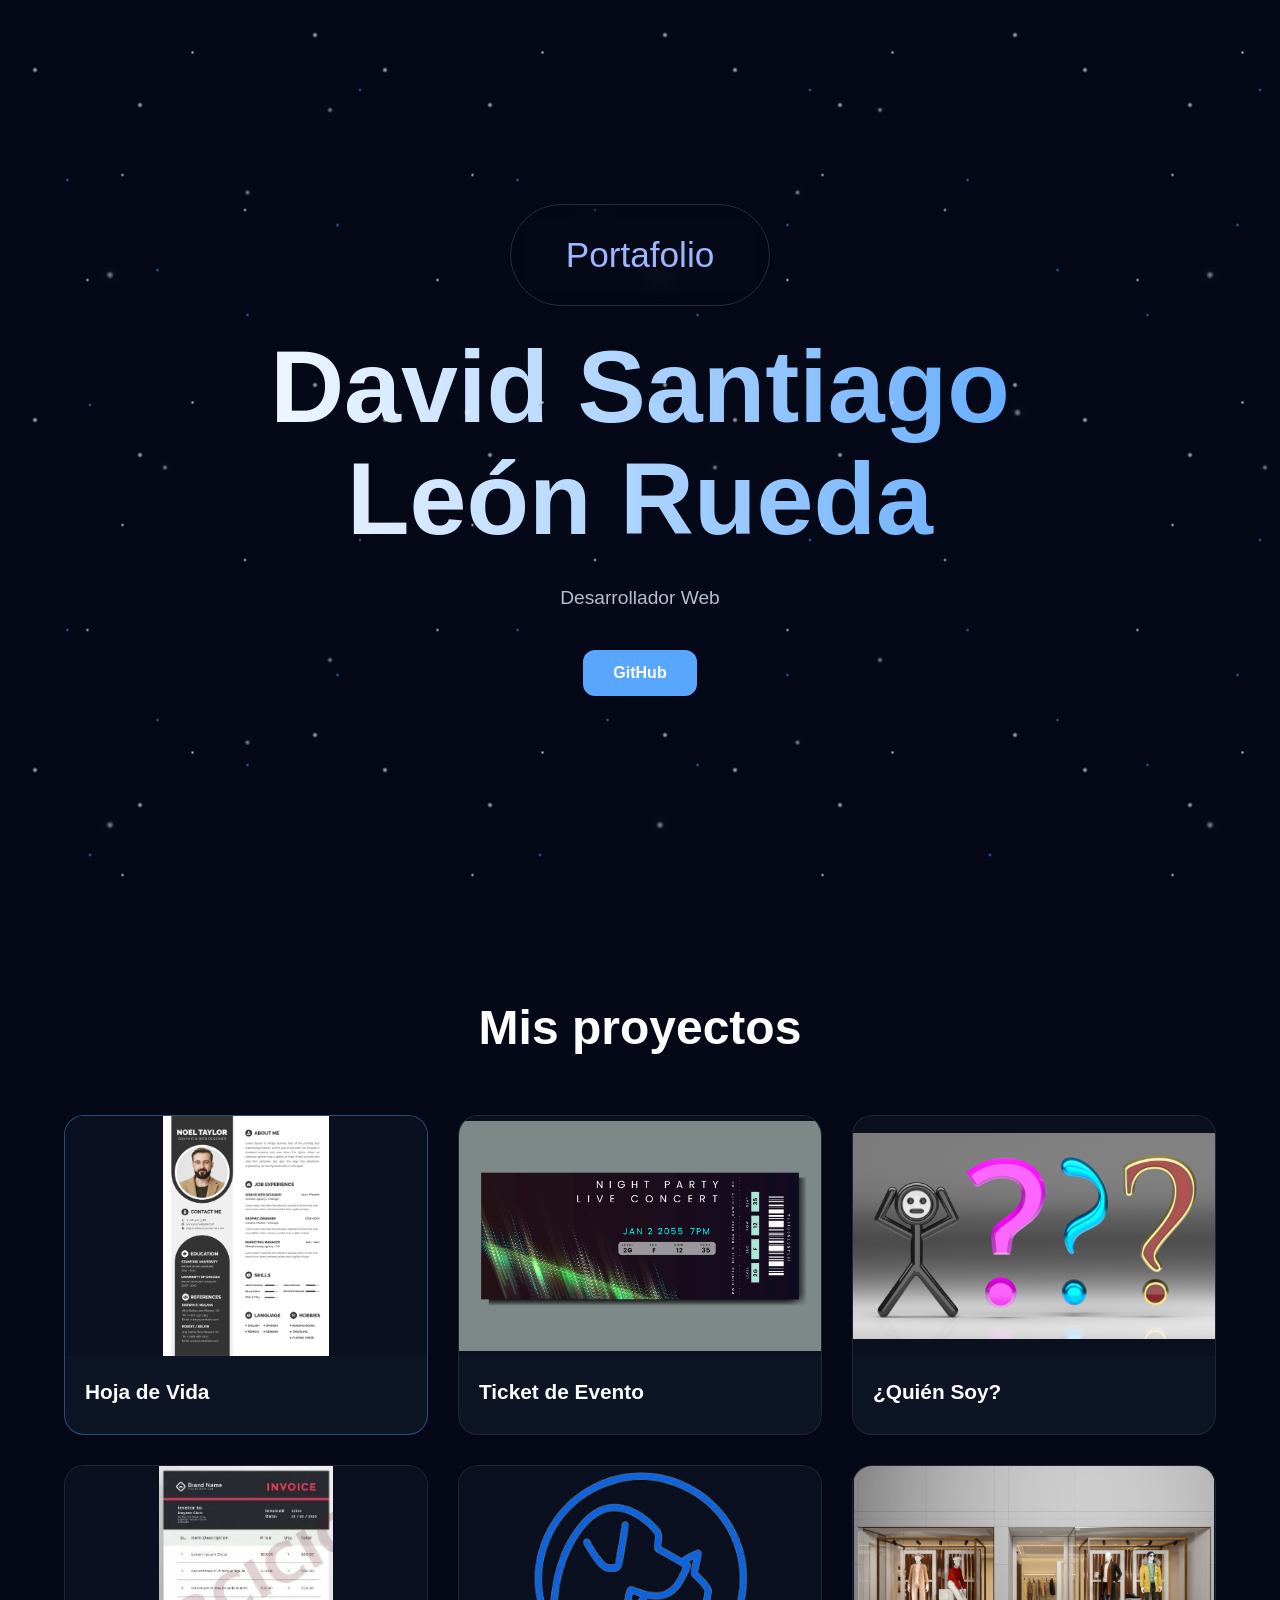
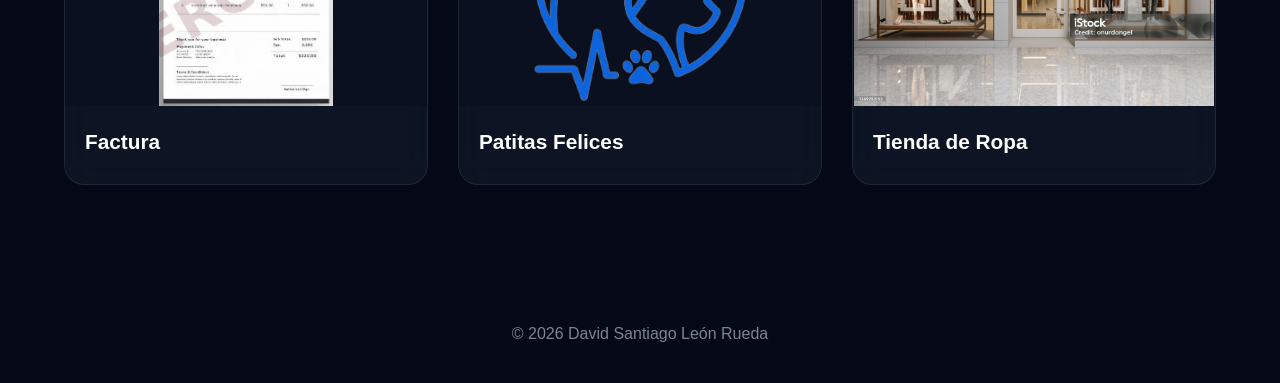
==== index.html @ 0c080bd5 "Update index.html" ====
<!DOCTYPE html>
<html lang="es">
<head>
    <meta charset="UTF-8">
    <meta name="viewport" content="width=device-width, initial-scale=1.0">
    <title>Portafolio | David Santiago León Rueda</title>
    <link rel="stylesheet" href="style.css">
</head>
<body>

<div class="stars"></div>
<div class="stars2"></div>
<div class="stars3"></div>

<section id="hero">
    <span class="badge">Portafolio</span>
    <h1>David Santiago León Rueda</h1>
    <p>Desarrollador Web</p>

    <a href="https://github.com/xLeonGamesX" target="_blank" class="github-btn">
        GitHub
    </a>
</section>

<section id="proyectos">

    <h2>Mis proyectos</h2>

    <div class="grid">

        <article class="card destacado">
            <a href="./Hoja de vida/index.html">
                <img src="./imagenes/Hoja_vida.jpg">
            </a>
            <div class="contenido"><h3>Hoja de Vida</h3></div>
        </article>

        <article class="card">
            <a href="./Ticket de evento/index.html">
                <img src="./imagenes/Ticket.jpg">
            </a>
            <div class="contenido"><h3>Ticket de Evento</h3></div>
        </article>

        <article class="card">
            <a href="./Quien soy/index.html">
                <img src="./imagenes/quien soy.jpg">
            </a>
            <div class="contenido"><h3>¿Quién Soy?</h3></div>
        </article>

        <article class="card">
            <a href="./Galeria de facturas/">
                <img src="./imagenes/Factura.png">
            </a>
            <div class="contenido"><h3>Factura</h3></div>
        </article>

        <article class="card">
            <a href="./PatitasFelices/index.html">
                <img src="./imagenes/log_veterinaria.png">
            </a>
            <div class="contenido"><h3>Patitas Felices</h3></div>
        </article>

        <article class="card">
            <a href="./Tienda_ropa/index.html">
                <img src="./imagenes/tienda_ropa.jpg">
            </a>
            <div class="contenido"><h3>Tienda de Ropa</h3></div>
        </article>

    </div>
</section>

<footer>© 2026 David Santiago León Rueda</footer>

</body>
</html>
---- style.css ----
/* =========================
   RESET
========================= */

*{
    margin:0;
    padding:0;
    box-sizing:border-box;
}

html{
    scroll-behavior:smooth;
}

body{
    background:#050816;
    color:white;
    font-family:"Segoe UI",sans-serif;
    overflow-x:hidden;
    position:relative;
}

.stars,
.stars2,
.stars3{
    position:fixed;
    inset:0;
    pointer-events:none;
}

/* =========================
   ESTRELLAS LEJANAS (GRANDES SUAVES)
========================= */
.stars{
    background-image:
        radial-gradient(3px 3px at 10% 20%, #fff, transparent),
        radial-gradient(2px 2px at 25% 80%, #fff, transparent),
        radial-gradient(3px 3px at 40% 30%, #fff, transparent),
        radial-gradient(2px 2px at 70% 60%, #fff, transparent),
        radial-gradient(3px 3px at 90% 10%, #fff, transparent),
        radial-gradient(2px 2px at 55% 15%, #fff, transparent),
        radial-gradient(2px 2px at 35% 50%, #fff, transparent);

    background-size:350px 350px;

    animation:moveStars1 120s linear infinite;

    opacity:.75;
}

/* =========================
   ESTRELLAS MEDIAS (AZULES MÁS BRILLANTES)
========================= */
.stars2{
    background-image:
        radial-gradient(2px 2px at 15% 40%, #58a6ff, transparent),
        radial-gradient(2px 2px at 55% 70%, #58a6ff, transparent),
        radial-gradient(2px 2px at 80% 20%, #58a6ff, transparent),
        radial-gradient(2px 2px at 35% 60%, #58a6ff, transparent),
        radial-gradient(2px 2px at 75% 50%, #58a6ff, transparent),
        radial-gradient(2px 2px at 20% 90%, #58a6ff, transparent);

    background-size:450px 450px;

    animation:moveStars2 80s linear infinite reverse;

    opacity:.65;
}

/* =========================
   ESTRELLAS CERCANAS (GRANDES Y BRILLANTES)
========================= */
.stars3{
    background-image:
        radial-gradient(4px 4px at 20% 50%, #ffffff, transparent),
        radial-gradient(3px 3px at 60% 20%, #ffffff, transparent),
        radial-gradient(4px 4px at 85% 75%, #ffffff, transparent),
        radial-gradient(3px 3px at 30% 85%, #ffffff, transparent),
        radial-gradient(3px 3px at 45% 35%, #ffffff, transparent);

    background-size:550px 550px;

    animation:moveStars3 50s linear infinite;

    opacity:.55;

    filter:drop-shadow(0 0 6px rgba(255,255,255,.6));
}

/* =========================
   MOVIMIENTO MÁS FLUIDO
========================= */

@keyframes moveStars1{
    from{transform:translateY(0);}
    to{transform:translateY(400px);}
}

@keyframes moveStars2{
    from{transform:translateY(0);}
    to{transform:translateY(600px);}
}

@keyframes moveStars3{
    from{transform:translateY(0);}
    to{transform:translateY(900px);}
}

/* =========================
   HERO
========================= */

#hero{
    min-height:100vh;
    display:flex;
    flex-direction:column;
    justify-content:center;
    align-items:center;
    text-align:center;
    padding:20px;
}

.badge{
    padding:30px 55px;
    border:1px solid rgba(255,255,255,.15);
    border-radius:999px;
    color:#9db7ff;
    margin-bottom:25px;
    backdrop-filter:blur(10px);
}

span{
    font-size:2.2rem;
}

#hero h1{
    font-size:clamp(3rem,8vw,7rem);
    line-height:1.1;
    max-width:900px;
    background:linear-gradient(90deg,#fff,#58a6ff);
    -webkit-background-clip:text;
    -webkit-text-fill-color:transparent;
}

#hero p{
    margin-top:25px;
    max-width:700px;
    color:#b6bfd0;
    font-size:1.2rem;
    line-height:1.8;
}

.github-btn{
    margin-top:35px;
    text-decoration:none;
    color:white;
    background:#58a6ff;
    padding:14px 30px;
    border-radius:12px;
    font-weight:600;
    transition:.3s;
}

.github-btn:hover{
    transform:translateY(-4px);
    box-shadow:0 0 25px rgba(88,166,255,.6);
}

/* =========================
   PROYECTOS
========================= */

#proyectos{
    width:min(1200px,90%);
    margin:auto;
    padding:100px 0;
}

#proyectos h2{
    text-align:center;
    font-size:3rem;
    margin-bottom:60px;
}

.grid{
    display:grid;
    grid-template-columns:repeat(auto-fit,minmax(320px,1fr));
    gap:30px;
}

.card{
    background:rgba(16,24,39,.8);
    border:1px solid rgba(255,255,255,.08);
    border-radius:20px;
    overflow:hidden;
    backdrop-filter:blur(15px);
    transition:.4s;
}

.card:hover{
    transform:translateY(-10px);
    box-shadow:0 20px 40px rgba(0,0,0,.4);
}

.card img{
    width:100%;
    height:240px;
    object-fit:contain;
    background:#0b1020;
}

.contenido{
    padding:20px;
}

.contenido h3{
    margin-bottom:10px;
    font-size:1.3rem;
}

.contenido p{
    color:#aab3c5;
    line-height:1.6;
}

/* destacado */
.destacado{
    border:1px solid rgba(88,166,255,.4);
}

/* =========================
   FOOTER
========================= */

footer{
    text-align:center;
    padding:40px;
    color:#7b8596;
}

/* =========================
   RESPONSIVE
========================= */

@media(max-width:768px){

    #hero p{
        font-size:1rem;
    }

    #proyectos h2{
        font-size:2.2rem;
    }

    .card img{
        height:200px;
    }
}
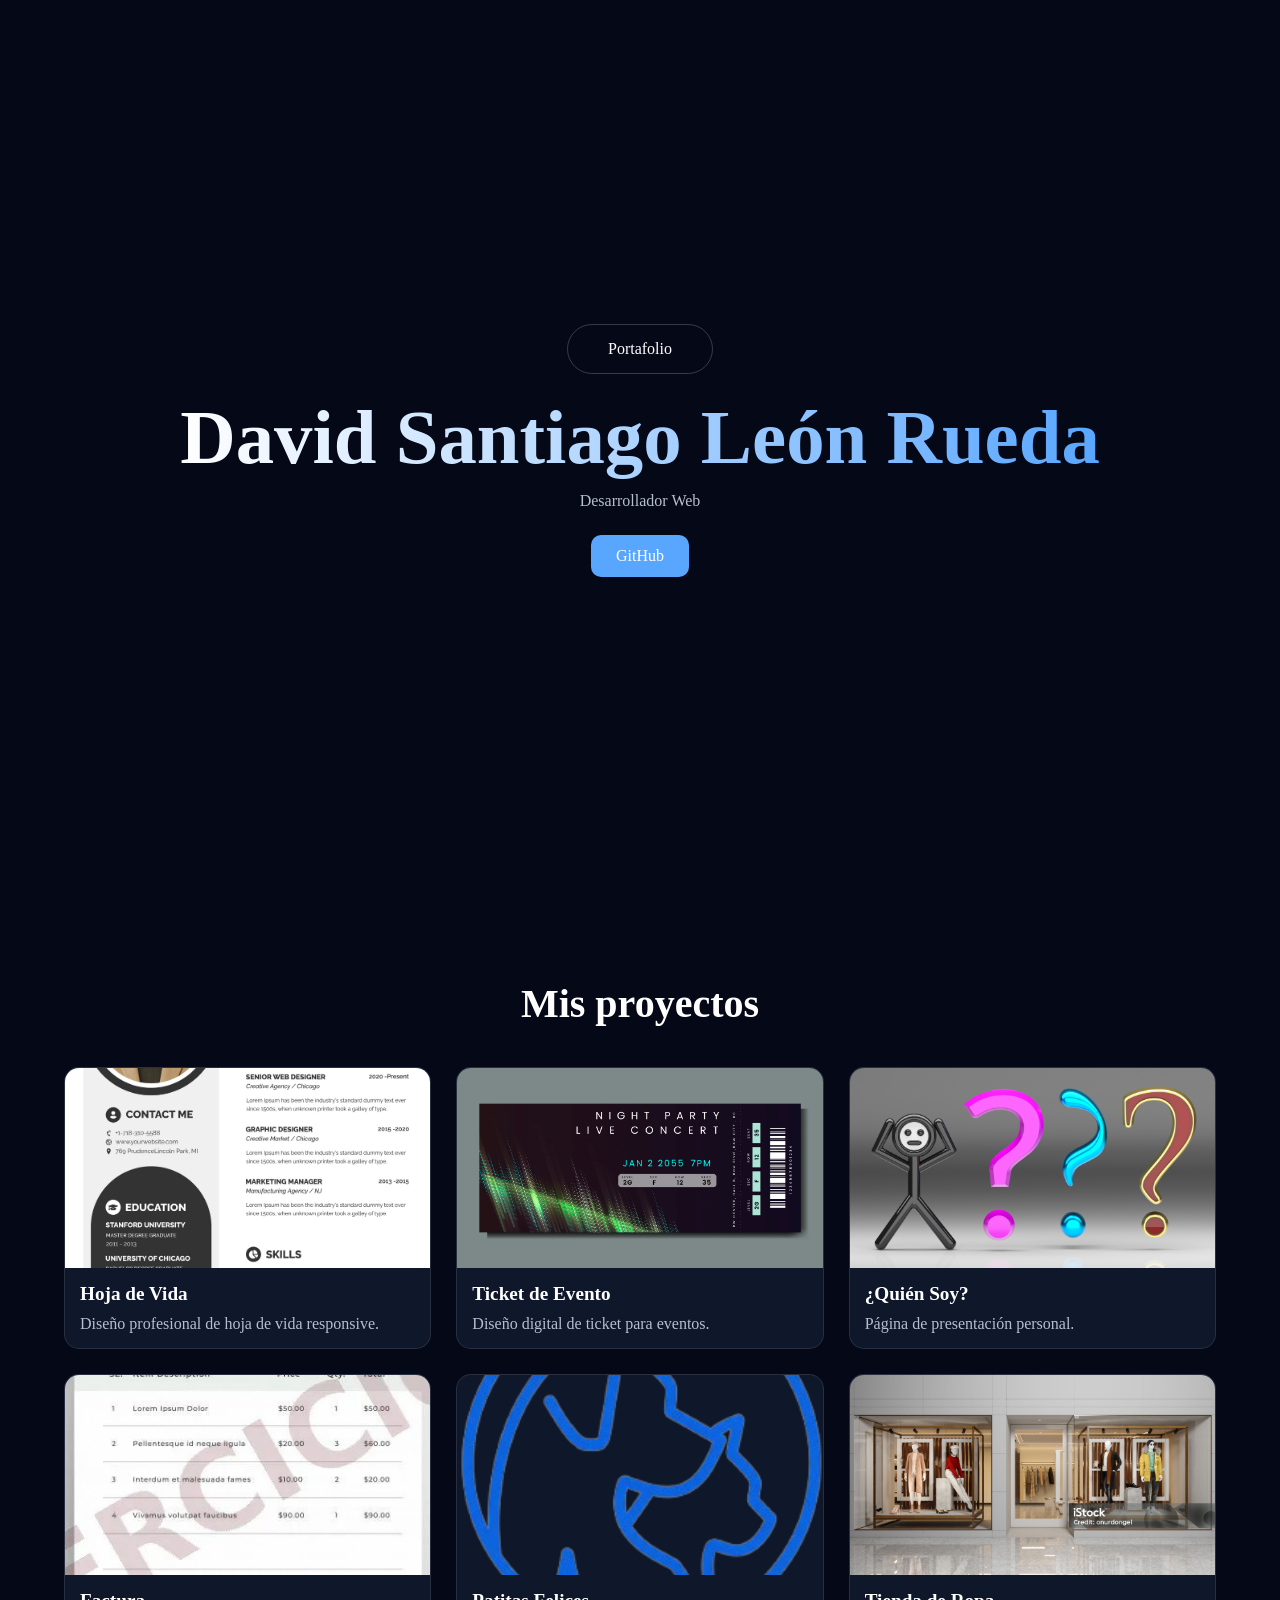
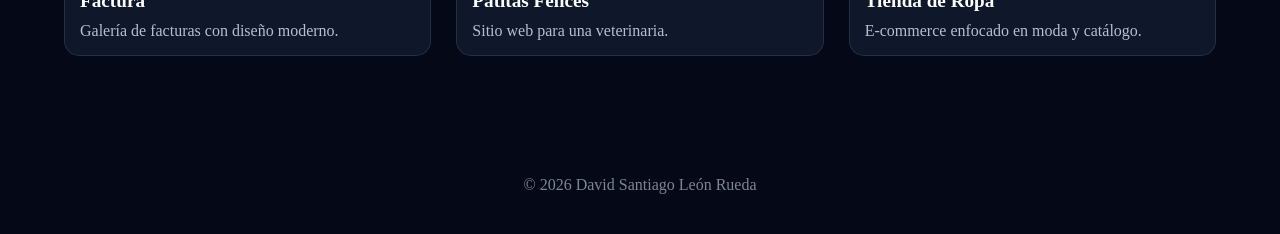
==== commit f45e74d3: "Update index.html" ====
--- a/index.html
+++ b/index.html
@@ -8,72 +8,111 @@
 </head>
 <body>
 
-<div class="stars"></div>
-<div class="stars2"></div>
-<div class="stars3"></div>
+    <!-- HERO -->
+    <section id="hero">
 
-<section id="hero">
-    <span class="badge">Portafolio</span>
-    <h1>David Santiago León Rueda</h1>
-    <p>Desarrollador Web</p>
+        <span class="badge">
+            Portafolio
+        </span>
 
-    <a href="https://github.com/xLeonGamesX" target="_blank" class="github-btn">
-        GitHub
-    </a>
-</section>
+        <h1>
+            David Santiago León Rueda
+        </h1>
 
-<section id="proyectos">
+        <p>
+            Desarrollador Web
+        </p>
 
-    <h2>Mis proyectos</h2>
+        <a
+            href="https://github.com/xLeonGamesX"
+            target="_blank"
+            class="github-btn"
+        >
+            GitHub
+        </a>
 
-    <div class="grid">
+    </section>
 
-        <article class="card destacado">
-            <a href="./Hoja de vida/index.html">
-                <img src="./imagenes/Hoja_vida.jpg">
-            </a>
-            <div class="contenido"><h3>Hoja de Vida</h3></div>
-        </article>
+    <!-- PROYECTOS -->
+    <section id="proyectos">
 
-        <article class="card">
-            <a href="./Ticket de evento/index.html">
-                <img src="./imagenes/Ticket.jpg">
-            </a>
-            <div class="contenido"><h3>Ticket de Evento</h3></div>
-        </article>
+        <h2>Mis proyectos</h2>
 
-        <article class="card">
-            <a href="./Quien soy/index.html">
-                <img src="./imagenes/quien soy.jpg">
-            </a>
-            <div class="contenido"><h3>¿Quién Soy?</h3></div>
-        </article>
+        <div class="grid">
 
-        <article class="card">
-            <a href="./Galeria de facturas/">
-                <img src="./imagenes/Factura.png">
-            </a>
-            <div class="contenido"><h3>Factura</h3></div>
-        </article>
+            <article class="card">
+                <a href="./Hoja de vida/index.html">
+                    <img src="./imagenes/Hoja_vida.jpg" alt="Hoja de Vida">
+                </a>
 
-        <article class="card">
-            <a href="./PatitasFelices/index.html">
-                <img src="./imagenes/log_veterinaria.png">
-            </a>
-            <div class="contenido"><h3>Patitas Felices</h3></div>
-        </article>
+                <div class="contenido">
+                    <h3>Hoja de Vida</h3>
+                    <p>Diseño profesional de hoja de vida responsive.</p>
+                </div>
+            </article>
 
-        <article class="card">
-            <a href="./Tienda_ropa/index.html">
-                <img src="./imagenes/tienda_ropa.jpg">
-            </a>
-            <div class="contenido"><h3>Tienda de Ropa</h3></div>
-        </article>
+            <article class="card">
+                <a href="./Ticket de evento/index.html">
+                    <img src="./imagenes/Ticket.jpg" alt="Ticket de Evento">
+                </a>
 
-    </div>
-</section>
+                <div class="contenido">
+                    <h3>Ticket de Evento</h3>
+                    <p>Diseño digital de ticket para eventos.</p>
+                </div>
+            </article>
 
-<footer>© 2026 David Santiago León Rueda</footer>
+            <article class="card">
+                <a href="./Quien soy/index.html">
+                    <img src="./imagenes/quien soy.jpg" alt="Quién Soy">
+                </a>
+
+                <div class="contenido">
+                    <h3>¿Quién Soy?</h3>
+                    <p>Página de presentación personal.</p>
+                </div>
+            </article>
+
+            <article class="card">
+                <a href="./Galeria de facturas/">
+                    <img src="./imagenes/Factura.png" alt="Factura">
+                </a>
+
+                <div class="contenido">
+                    <h3>Factura</h3>
+                    <p>Galería de facturas con diseño moderno.</p>
+                </div>
+            </article>
+
+            <article class="card">
+                <a href="./PatitasFelices/index.html">
+                    <img src="./imagenes/log_veterinaria.png" alt="Patitas Felices">
+                </a>
+
+                <div class="contenido">
+                    <h3>Patitas Felices</h3>
+                    <p>Sitio web para una veterinaria.</p>
+                </div>
+            </article>
+
+            <article class="card">
+                <a href="./Tienda_ropa/index.html">
+                    <img src="./imagenes/tienda_ropa.jpg" alt="Tienda de Ropa">
+                </a>
+
+                <div class="contenido">
+                    <h3>Tienda de Ropa</h3>
+                    <p>E-commerce enfocado en moda y catálogo.</p>
+                </div>
+            </article>
+
+        </div>
+
+    </section>
+
+    <footer>
+        © 2026 David Santiago León Rueda
+    </footer>
 
 </body>
 </html>
--- a/style.css
+++ b/style.css
@@ -1,114 +1,51 @@
-/* =========================
-   RESET
-========================= */
-
 *{
     margin:0;
     padding:0;
     box-sizing:border-box;
 }
 
-html{
-    scroll-behavior:smooth;
-}
-
 body{
     background:#050816;
     color:white;
-    font-family:"Segoe UI",sans-serif;
+    font-family:Segoe UI;
     overflow-x:hidden;
-    position:relative;
 }
 
-.stars,
-.stars2,
-.stars3{
+/* ===== ESTRELLAS ===== */
+
+.stars,.stars2,.stars3{
     position:fixed;
     inset:0;
     pointer-events:none;
 }
 
-/* =========================
-   ESTRELLAS LEJANAS (GRANDES SUAVES)
-========================= */
+/* fondo base */
 .stars{
-    background-image:
-        radial-gradient(3px 3px at 10% 20%, #fff, transparent),
-        radial-gradient(2px 2px at 25% 80%, #fff, transparent),
-        radial-gradient(3px 3px at 40% 30%, #fff, transparent),
-        radial-gradient(2px 2px at 70% 60%, #fff, transparent),
-        radial-gradient(3px 3px at 90% 10%, #fff, transparent),
-        radial-gradient(2px 2px at 55% 15%, #fff, transparent),
-        radial-gradient(2px 2px at 35% 50%, #fff, transparent);
-
-    background-size:350px 350px;
-
-    animation:moveStars1 120s linear infinite;
-
-    opacity:.75;
+    background:radial-gradient(circle,rgba(255,255,255,.3) 1px,transparent 1px);
+    background-size:200px 200px;
+    animation:move 120s linear infinite;
 }
 
-/* =========================
-   ESTRELLAS MEDIAS (AZULES MÁS BRILLANTES)
-========================= */
+/* medio */
 .stars2{
-    background-image:
-        radial-gradient(2px 2px at 15% 40%, #58a6ff, transparent),
-        radial-gradient(2px 2px at 55% 70%, #58a6ff, transparent),
-        radial-gradient(2px 2px at 80% 20%, #58a6ff, transparent),
-        radial-gradient(2px 2px at 35% 60%, #58a6ff, transparent),
-        radial-gradient(2px 2px at 75% 50%, #58a6ff, transparent),
-        radial-gradient(2px 2px at 20% 90%, #58a6ff, transparent);
-
-    background-size:450px 450px;
-
-    animation:moveStars2 80s linear infinite reverse;
-
-    opacity:.65;
+    background:radial-gradient(circle,rgba(88,166,255,.3) 1px,transparent 1px);
+    background-size:300px 300px;
+    animation:move 80s linear infinite reverse;
 }
 
-/* =========================
-   ESTRELLAS CERCANAS (GRANDES Y BRILLANTES)
-========================= */
+/* cercano */
 .stars3{
-    background-image:
-        radial-gradient(4px 4px at 20% 50%, #ffffff, transparent),
-        radial-gradient(3px 3px at 60% 20%, #ffffff, transparent),
-        radial-gradient(4px 4px at 85% 75%, #ffffff, transparent),
-        radial-gradient(3px 3px at 30% 85%, #ffffff, transparent),
-        radial-gradient(3px 3px at 45% 35%, #ffffff, transparent);
-
-    background-size:550px 550px;
-
-    animation:moveStars3 50s linear infinite;
-
-    opacity:.55;
-
-    filter:drop-shadow(0 0 6px rgba(255,255,255,.6));
+    background:radial-gradient(circle,rgba(255,255,255,.6) 2px,transparent 2px);
+    background-size:400px 400px;
+    animation:move 50s linear infinite;
 }
 
-/* =========================
-   MOVIMIENTO MÁS FLUIDO
-========================= */
-
-@keyframes moveStars1{
+@keyframes move{
     from{transform:translateY(0);}
-    to{transform:translateY(400px);}
+    to{transform:translateY(500px);}
 }
 
-@keyframes moveStars2{
-    from{transform:translateY(0);}
-    to{transform:translateY(600px);}
-}
-
-@keyframes moveStars3{
-    from{transform:translateY(0);}
-    to{transform:translateY(900px);}
-}
-
-/* =========================
-   HERO
-========================= */
+/* ===== HERO ===== */
 
 #hero{
     min-height:100vh;
@@ -117,142 +54,93 @@
     justify-content:center;
     align-items:center;
     text-align:center;
-    padding:20px;
 }
 
 .badge{
-    padding:30px 55px;
-    border:1px solid rgba(255,255,255,.15);
-    border-radius:999px;
-    color:#9db7ff;
-    margin-bottom:25px;
-    backdrop-filter:blur(10px);
+    padding:15px 40px;
+    border:1px solid rgba(255,255,255,.2);
+    border-radius:50px;
+    margin-bottom:20px;
 }
 
-span{
-    font-size:2.2rem;
-}
-
-#hero h1{
-    font-size:clamp(3rem,8vw,7rem);
-    line-height:1.1;
-    max-width:900px;
+h1{
+    font-size:clamp(2.5rem,6vw,5rem);
     background:linear-gradient(90deg,#fff,#58a6ff);
     -webkit-background-clip:text;
     -webkit-text-fill-color:transparent;
 }
 
-#hero p{
-    margin-top:25px;
-    max-width:700px;
+p{
+    margin-top:10px;
     color:#b6bfd0;
-    font-size:1.2rem;
-    line-height:1.8;
 }
 
 .github-btn{
-    margin-top:35px;
+    margin-top:25px;
+    padding:12px 25px;
+    background:#58a6ff;
+    color:white;
     text-decoration:none;
-    color:white;
-    background:#58a6ff;
-    padding:14px 30px;
-    border-radius:12px;
-    font-weight:600;
-    transition:.3s;
+    border-radius:10px;
 }
 
-.github-btn:hover{
-    transform:translateY(-4px);
-    box-shadow:0 0 25px rgba(88,166,255,.6);
+/* ===== PROYECTOS ===== */
+
+#proyectos{
+    width:90%;
+    margin:auto;
+    padding:80px 0;
 }
 
-/* =========================
-   PROYECTOS
-========================= */
-
-#proyectos{
-    width:min(1200px,90%);
-    margin:auto;
-    padding:100px 0;
-}
-
-#proyectos h2{
+h2{
     text-align:center;
-    font-size:3rem;
-    margin-bottom:60px;
+    font-size:2.5rem;
+    margin-bottom:40px;
 }
 
 .grid{
     display:grid;
-    grid-template-columns:repeat(auto-fit,minmax(320px,1fr));
-    gap:30px;
+    grid-template-columns:repeat(auto-fit,minmax(280px,1fr));
+    gap:25px;
 }
 
+/* CARD EXACTA COMO TU SCREENSHOT */
 .card{
-    background:rgba(16,24,39,.8);
-    border:1px solid rgba(255,255,255,.08);
-    border-radius:20px;
+    background:#0f172a;
+    border:1px solid rgba(255,255,255,.1);
+    border-radius:15px;
     overflow:hidden;
-    backdrop-filter:blur(15px);
-    transition:.4s;
+    transition:.3s;
 }
 
 .card:hover{
-    transform:translateY(-10px);
-    box-shadow:0 20px 40px rgba(0,0,0,.4);
+    transform:translateY(-8px);
 }
 
 .card img{
     width:100%;
-    height:240px;
-    object-fit:contain;
-    background:#0b1020;
+    height:200px;
+    object-fit:cover;
+    display:block;
 }
 
 .contenido{
-    padding:20px;
+    padding:15px;
+    text-align:left;
 }
 
 .contenido h3{
-    margin-bottom:10px;
-    font-size:1.3rem;
+    font-size:1.2rem;
 }
 
-.contenido p{
-    color:#aab3c5;
-    line-height:1.6;
+.destacado{
+    border:1px solid #58a6ff;
 }
 
-/* destacado */
-.destacado{
-    border:1px solid rgba(88,166,255,.4);
-}
-
-/* =========================
-   FOOTER
-========================= */
+/* ===== FOOTER ===== */
 
 footer{
     text-align:center;
     padding:40px;
     color:#7b8596;
 }
-
-/* =========================
-   RESPONSIVE
-========================= */
-
-@media(max-width:768px){
-
-    #hero p{
-        font-size:1rem;
-    }
-
-    #proyectos h2{
-        font-size:2.2rem;
-    }
-
-    .card img{
-        height:200px;
-    }
-}
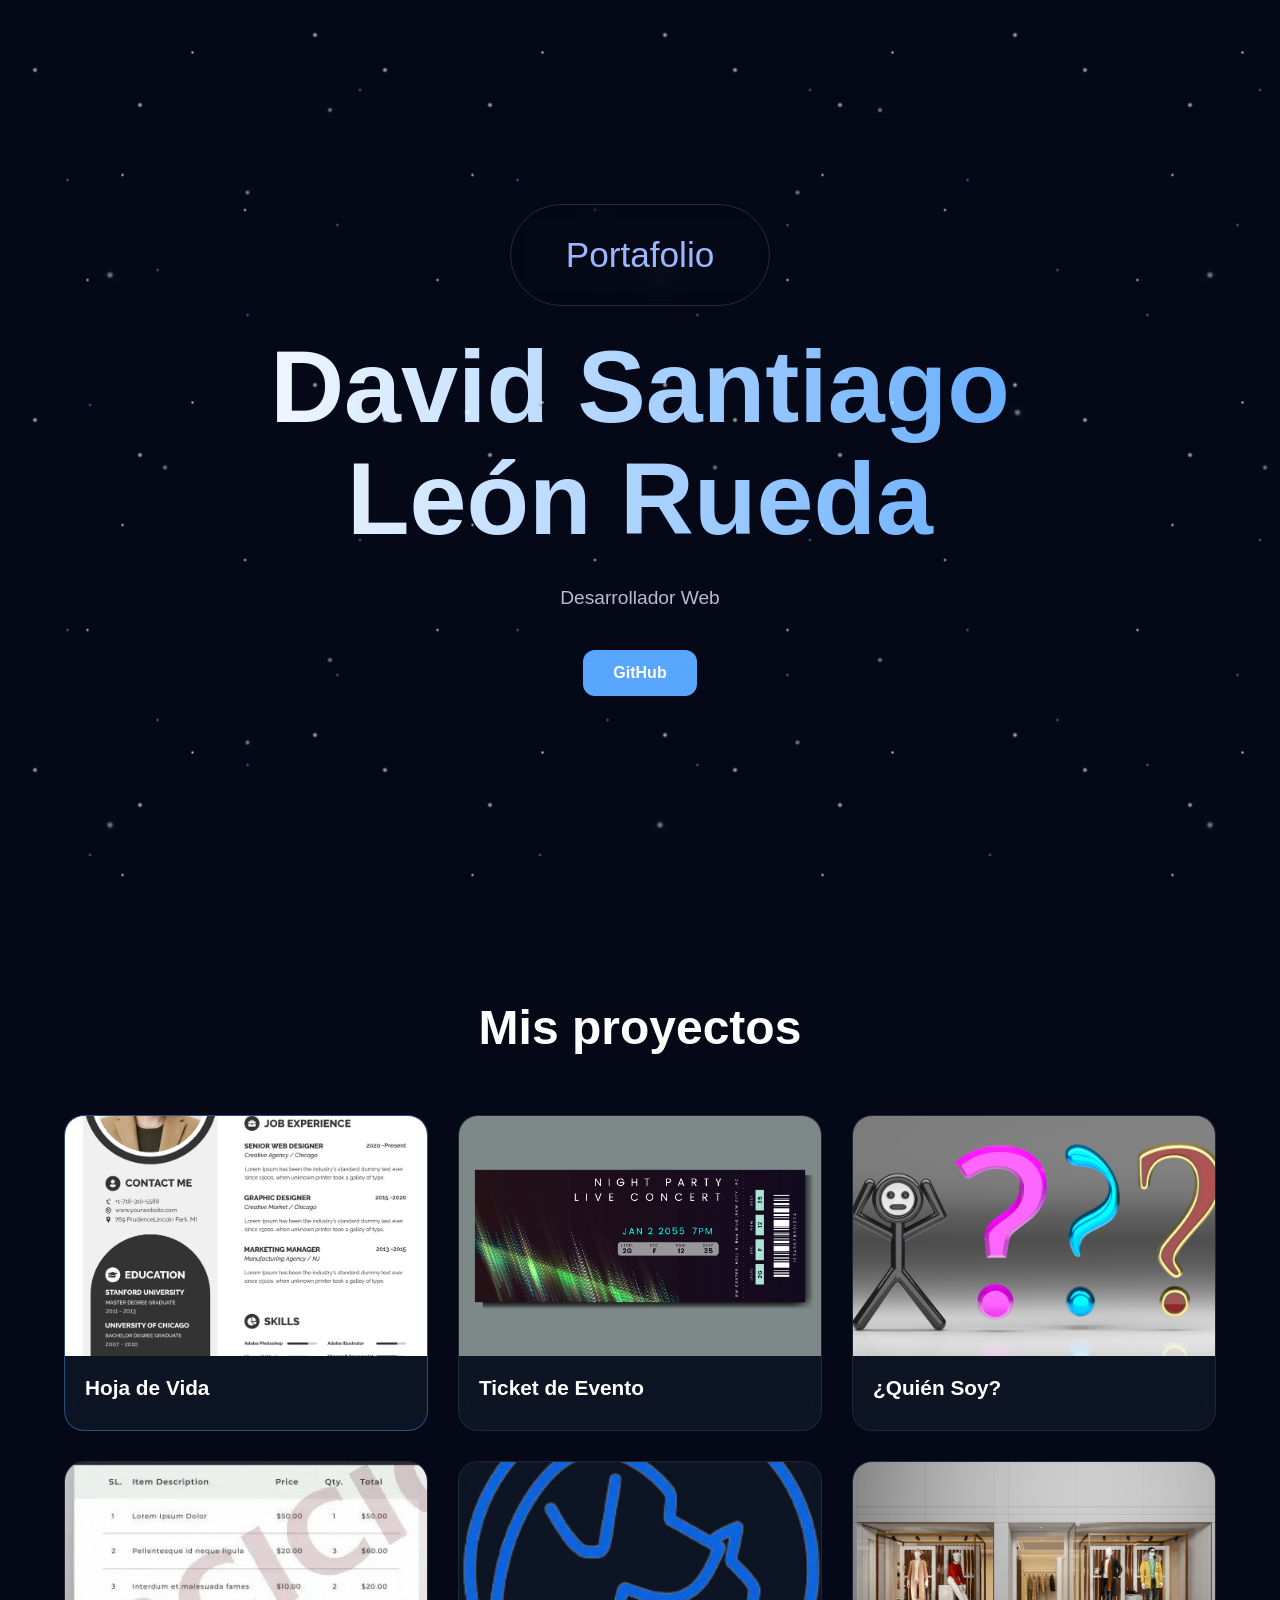
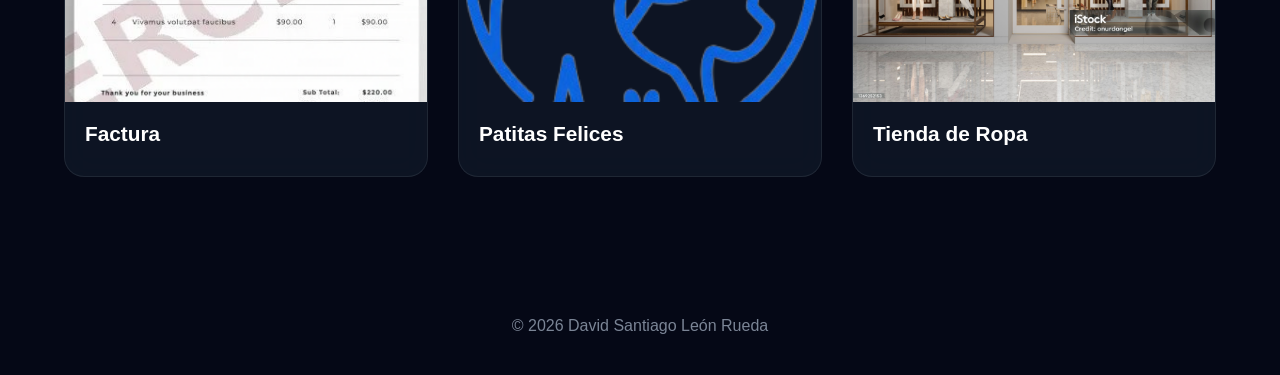
==== commit e0d45e13: "Update index.html" ====
--- a/index.html
+++ b/index.html
@@ -8,111 +8,72 @@
 </head>
 <body>
 
-    <!-- HERO -->
-    <section id="hero">
+<div class="stars"></div>
+<div class="stars2"></div>
+<div class="stars3"></div>
 
-        <span class="badge">
-            Portafolio
-        </span>
+<section id="hero">
+    <span class="badge">Portafolio</span>
+    <h1>David Santiago León Rueda</h1>
+    <p>Desarrollador Web</p>
 
-        <h1>
-            David Santiago León Rueda
-        </h1>
+    <a href="https://github.com/xLeonGamesX" target="_blank" class="github-btn">
+        GitHub
+    </a>
+</section>
 
-        <p>
-            Desarrollador Web
-        </p>
+<section id="proyectos">
 
-        <a
-            href="https://github.com/xLeonGamesX"
-            target="_blank"
-            class="github-btn"
-        >
-            GitHub
-        </a>
+    <h2>Mis proyectos</h2>
 
-    </section>
+    <div class="grid">
 
-    <!-- PROYECTOS -->
-    <section id="proyectos">
+        <article class="card destacado">
+            <a href="./Hoja de vida/index.html">
+                <img src="./imagenes/Hoja_vida.jpg">
+            </a>
+            <div class="contenido"><h3>Hoja de Vida</h3></div>
+        </article>
 
-        <h2>Mis proyectos</h2>
+        <article class="card">
+            <a href="./Ticket de evento/index.html">
+                <img src="./imagenes/Ticket.jpg">
+            </a>
+            <div class="contenido"><h3>Ticket de Evento</h3></div>
+        </article>
 
-        <div class="grid">
+        <article class="card">
+            <a href="./Quien soy/index.html">
+                <img src="./imagenes/quien soy.jpg">
+            </a>
+            <div class="contenido"><h3>¿Quién Soy?</h3></div>
+        </article>
 
-            <article class="card">
-                <a href="./Hoja de vida/index.html">
-                    <img src="./imagenes/Hoja_vida.jpg" alt="Hoja de Vida">
-                </a>
+        <article class="card">
+            <a href="./Galeria de facturas/">
+                <img src="./imagenes/Factura.png">
+            </a>
+            <div class="contenido"><h3>Factura</h3></div>
+        </article>
 
-                <div class="contenido">
-                    <h3>Hoja de Vida</h3>
-                    <p>Diseño profesional de hoja de vida responsive.</p>
-                </div>
-            </article>
+        <article class="card">
+            <a href="./PatitasFelices/index.html">
+                <img src="./imagenes/log_veterinaria.png">
+            </a>
+            <div class="contenido"><h3>Patitas Felices</h3></div>
+        </article>
 
-            <article class="card">
-                <a href="./Ticket de evento/index.html">
-                    <img src="./imagenes/Ticket.jpg" alt="Ticket de Evento">
-                </a>
+        <article class="card">
+            <a href="./Tienda_ropa/index.html">
+                <img src="./imagenes/tienda_ropa.jpg">
+            </a>
+            <div class="contenido"><h3>Tienda de Ropa</h3></div>
+        </article>
 
-                <div class="contenido">
-                    <h3>Ticket de Evento</h3>
-                    <p>Diseño digital de ticket para eventos.</p>
-                </div>
-            </article>
+    </div>
+</section>
 
-            <article class="card">
-                <a href="./Quien soy/index.html">
-                    <img src="./imagenes/quien soy.jpg" alt="Quién Soy">
-                </a>
-
-                <div class="contenido">
-                    <h3>¿Quién Soy?</h3>
-                    <p>Página de presentación personal.</p>
-                </div>
-            </article>
-
-            <article class="card">
-                <a href="./Galeria de facturas/">
-                    <img src="./imagenes/Factura.png" alt="Factura">
-                </a>
-
-                <div class="contenido">
-                    <h3>Factura</h3>
-                    <p>Galería de facturas con diseño moderno.</p>
-                </div>
-            </article>
-
-            <article class="card">
-                <a href="./PatitasFelices/index.html">
-                    <img src="./imagenes/log_veterinaria.png" alt="Patitas Felices">
-                </a>
-
-                <div class="contenido">
-                    <h3>Patitas Felices</h3>
-                    <p>Sitio web para una veterinaria.</p>
-                </div>
-            </article>
-
-            <article class="card">
-                <a href="./Tienda_ropa/index.html">
-                    <img src="./imagenes/tienda_ropa.jpg" alt="Tienda de Ropa">
-                </a>
-
-                <div class="contenido">
-                    <h3>Tienda de Ropa</h3>
-                    <p>E-commerce enfocado en moda y catálogo.</p>
-                </div>
-            </article>
-
-        </div>
-
-    </section>
-
-    <footer>
-        © 2026 David Santiago León Rueda
-    </footer>
+<footer>© 2026 David Santiago León Rueda</footer>
 
 </body>
 </html>
--- a/style.css
+++ b/style.css
@@ -1,51 +1,114 @@
+/* =========================
+   RESET
+========================= */
+
 *{
     margin:0;
     padding:0;
     box-sizing:border-box;
 }
 
+html{
+    scroll-behavior:smooth;
+}
+
 body{
     background:#050816;
     color:white;
-    font-family:Segoe UI;
+    font-family:"Segoe UI",sans-serif;
     overflow-x:hidden;
-}
-
-/* ===== ESTRELLAS ===== */
-
-.stars,.stars2,.stars3{
+    position:relative;
+}
+
+.stars,
+.stars2,
+.stars3{
     position:fixed;
     inset:0;
     pointer-events:none;
 }
 
-/* fondo base */
+/* =========================
+   ESTRELLAS LEJANAS (GRANDES SUAVES)
+========================= */
 .stars{
-    background:radial-gradient(circle,rgba(255,255,255,.3) 1px,transparent 1px);
-    background-size:200px 200px;
-    animation:move 120s linear infinite;
-}
-
-/* medio */
+    background-image:
+        radial-gradient(3px 3px at 10% 20%, #fff, transparent),
+        radial-gradient(2px 2px at 25% 80%, #fff, transparent),
+        radial-gradient(3px 3px at 40% 30%, #fff, transparent),
+        radial-gradient(2px 2px at 70% 60%, #fff, transparent),
+        radial-gradient(3px 3px at 90% 10%, #fff, transparent),
+        radial-gradient(2px 2px at 55% 15%, #fff, transparent),
+        radial-gradient(2px 2px at 35% 50%, #fff, transparent);
+
+    background-size:350px 350px;
+
+    animation:moveStars1 120s linear infinite;
+
+    opacity:.75;
+}
+
+/* =========================
+   ESTRELLAS MEDIAS (AZULES MÁS BRILLANTES)
+========================= */
 .stars2{
-    background:radial-gradient(circle,rgba(88,166,255,.3) 1px,transparent 1px);
-    background-size:300px 300px;
-    animation:move 80s linear infinite reverse;
-}
-
-/* cercano */
+    background-image:
+        radial-gradient(2px 2px at 15% 40%, #58a6ff, transparent),
+        radial-gradient(2px 2px at 55% 70%, #58a6ff, transparent),
+        radial-gradient(2px 2px at 80% 20%, #58a6ff, transparent),
+        radial-gradient(2px 2px at 35% 60%, #58a6ff, transparent),
+        radial-gradient(2px 2px at 75% 50%, #58a6ff, transparent),
+        radial-gradient(2px 2px at 20% 90%, #58a6ff, transparent);
+
+    background-size:450px 450px;
+
+    animation:moveStars2 80s linear infinite reverse;
+
+    opacity:.65;
+}
+
+/* =========================
+   ESTRELLAS CERCANAS (GRANDES Y BRILLANTES)
+========================= */
 .stars3{
-    background:radial-gradient(circle,rgba(255,255,255,.6) 2px,transparent 2px);
-    background-size:400px 400px;
-    animation:move 50s linear infinite;
-}
-
-@keyframes move{
+    background-image:
+        radial-gradient(4px 4px at 20% 50%, #ffffff, transparent),
+        radial-gradient(3px 3px at 60% 20%, #ffffff, transparent),
+        radial-gradient(4px 4px at 85% 75%, #ffffff, transparent),
+        radial-gradient(3px 3px at 30% 85%, #ffffff, transparent),
+        radial-gradient(3px 3px at 45% 35%, #ffffff, transparent);
+
+    background-size:550px 550px;
+
+    animation:moveStars3 50s linear infinite;
+
+    opacity:.55;
+
+    filter:drop-shadow(0 0 6px rgba(255,255,255,.6));
+}
+
+/* =========================
+   MOVIMIENTO MÁS FLUIDO
+========================= */
+
+@keyframes moveStars1{
     from{transform:translateY(0);}
-    to{transform:translateY(500px);}
-}
-
-/* ===== HERO ===== */
+    to{transform:translateY(400px);}
+}
+
+@keyframes moveStars2{
+    from{transform:translateY(0);}
+    to{transform:translateY(600px);}
+}
+
+@keyframes moveStars3{
+    from{transform:translateY(0);}
+    to{transform:translateY(900px);}
+}
+
+/* =========================
+   HERO
+========================= */
 
 #hero{
     min-height:100vh;
@@ -54,93 +117,142 @@
     justify-content:center;
     align-items:center;
     text-align:center;
+    padding:20px;
 }
 
 .badge{
-    padding:15px 40px;
-    border:1px solid rgba(255,255,255,.2);
-    border-radius:50px;
-    margin-bottom:20px;
-}
-
-h1{
-    font-size:clamp(2.5rem,6vw,5rem);
+    padding:30px 55px;
+    border:1px solid rgba(255,255,255,.15);
+    border-radius:999px;
+    color:#9db7ff;
+    margin-bottom:25px;
+    backdrop-filter:blur(10px);
+}
+
+span{
+    font-size:2.2rem;
+}
+
+#hero h1{
+    font-size:clamp(3rem,8vw,7rem);
+    line-height:1.1;
+    max-width:900px;
     background:linear-gradient(90deg,#fff,#58a6ff);
     -webkit-background-clip:text;
     -webkit-text-fill-color:transparent;
 }
 
-p{
-    margin-top:10px;
+#hero p{
+    margin-top:25px;
+    max-width:700px;
     color:#b6bfd0;
+    font-size:1.2rem;
+    line-height:1.8;
 }
 
 .github-btn{
-    margin-top:25px;
-    padding:12px 25px;
+    margin-top:35px;
+    text-decoration:none;
+    color:white;
     background:#58a6ff;
-    color:white;
-    text-decoration:none;
-    border-radius:10px;
-}
-
-/* ===== PROYECTOS ===== */
+    padding:14px 30px;
+    border-radius:12px;
+    font-weight:600;
+    transition:.3s;
+}
+
+.github-btn:hover{
+    transform:translateY(-4px);
+    box-shadow:0 0 25px rgba(88,166,255,.6);
+}
+
+/* =========================
+   PROYECTOS
+========================= */
 
 #proyectos{
-    width:90%;
+    width:min(1200px,90%);
     margin:auto;
-    padding:80px 0;
-}
-
-h2{
+    padding:100px 0;
+}
+
+#proyectos h2{
     text-align:center;
-    font-size:2.5rem;
-    margin-bottom:40px;
+    font-size:3rem;
+    margin-bottom:60px;
 }
 
 .grid{
     display:grid;
-    grid-template-columns:repeat(auto-fit,minmax(280px,1fr));
-    gap:25px;
-}
-
-/* CARD EXACTA COMO TU SCREENSHOT */
+    grid-template-columns:1fr 1fr 1fr;
+    gap:30px;
+}
+
 .card{
-    background:#0f172a;
-    border:1px solid rgba(255,255,255,.1);
-    border-radius:15px;
+    background:rgba(16,24,39,.8);
+    border:1px solid rgba(255,255,255,.08);
+    border-radius:20px;
     overflow:hidden;
-    transition:.3s;
+    backdrop-filter:blur(15px);
+    transition:.4s;
 }
 
 .card:hover{
-    transform:translateY(-8px);
+    transform:translateY(-10px);
+    box-shadow:0 20px 40px rgba(0,0,0,.4);
 }
 
 .card img{
     width:100%;
-    height:200px;
+    height:240px;
     object-fit:cover;
     display:block;
 }
 
 .contenido{
-    padding:15px;
-    text-align:left;
+    padding:20px;
 }
 
 .contenido h3{
-    font-size:1.2rem;
-}
-
+    margin-bottom:10px;
+    font-size:1.3rem;
+}
+
+.contenido p{
+    color:#aab3c5;
+    line-height:1.6;
+}
+
+/* destacado */
 .destacado{
-    border:1px solid #58a6ff;
-}
-
-/* ===== FOOTER ===== */
+    border:1px solid rgba(88,166,255,.4);
+}
+
+/* =========================
+   FOOTER
+========================= */
 
 footer{
     text-align:center;
     padding:40px;
     color:#7b8596;
 }
+
+/* =========================
+   RESPONSIVE
+========================= */
+
+@media(max-width:768px){
+
+    #hero p{
+        font-size:1rem;
+    }
+
+    #proyectos h2{
+        font-size:2.2rem;
+    }
+
+    .card img{
+        height:200px;
+    }
+}
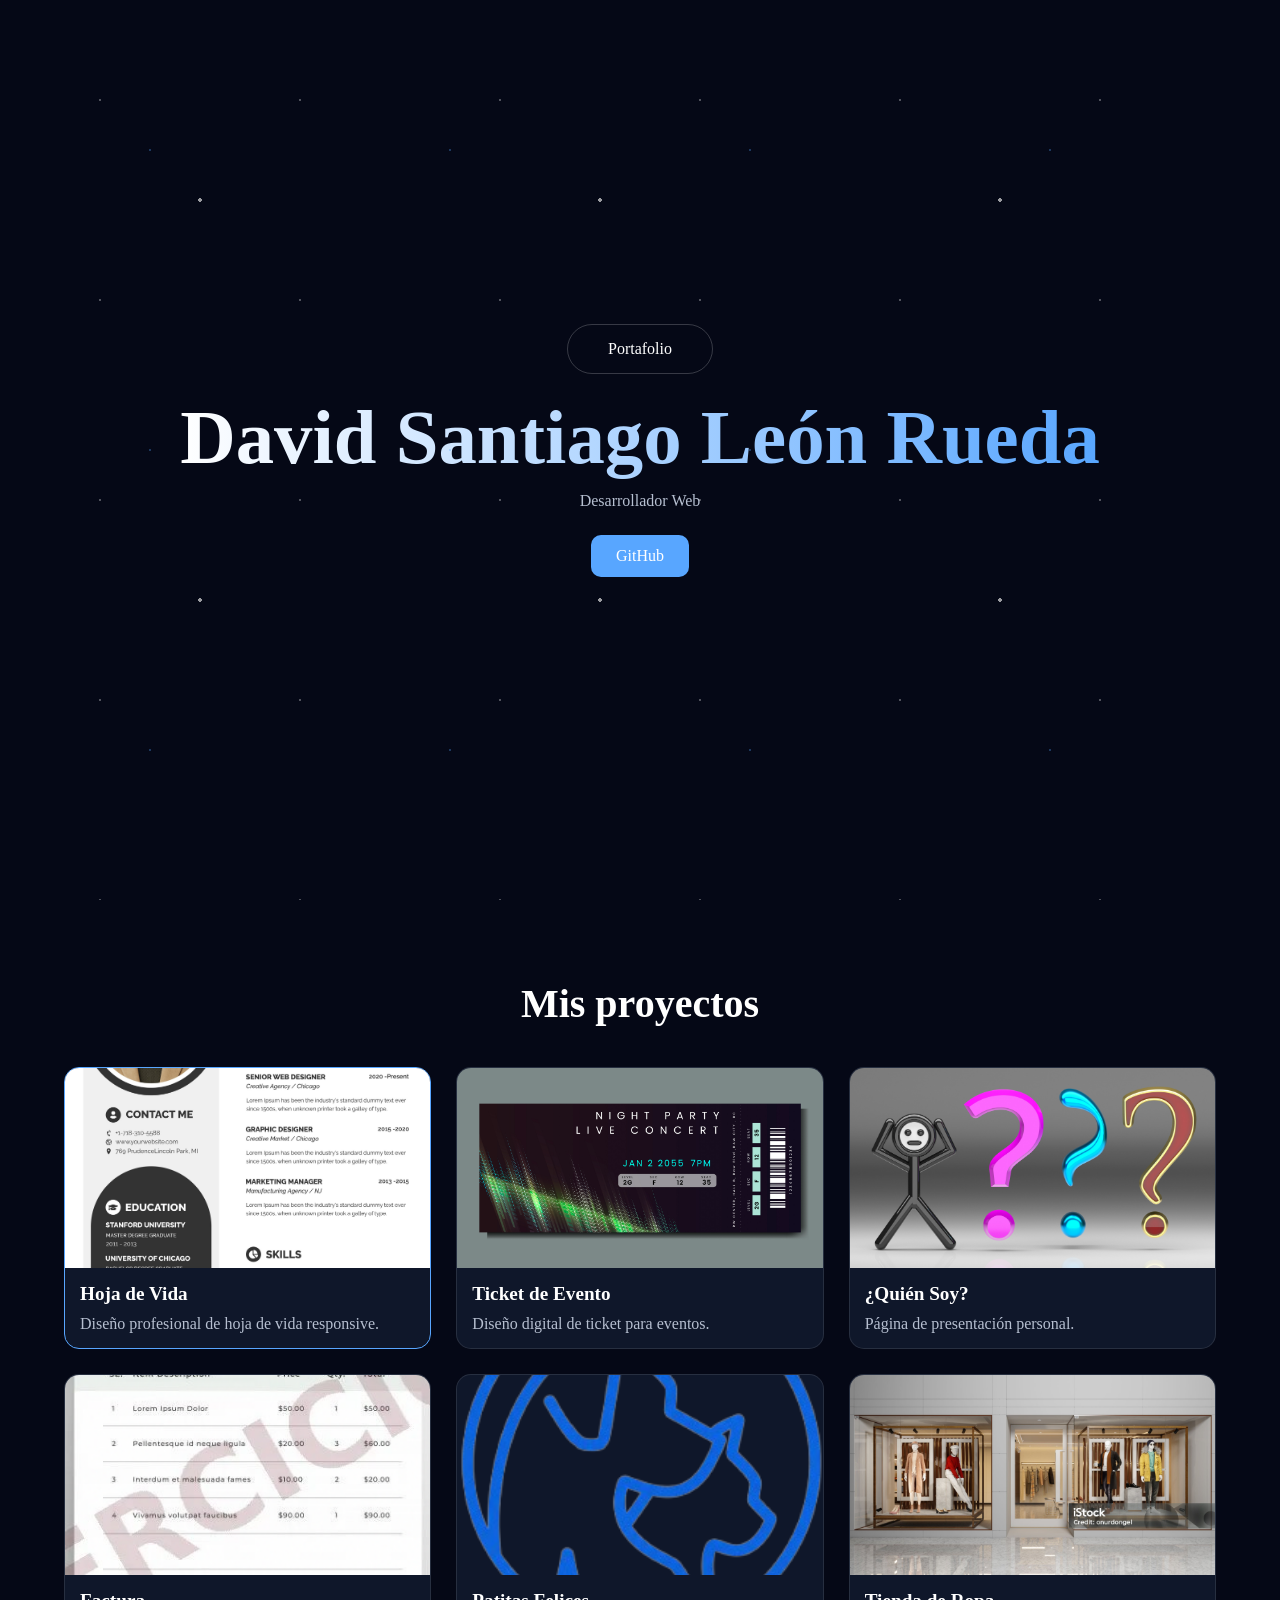
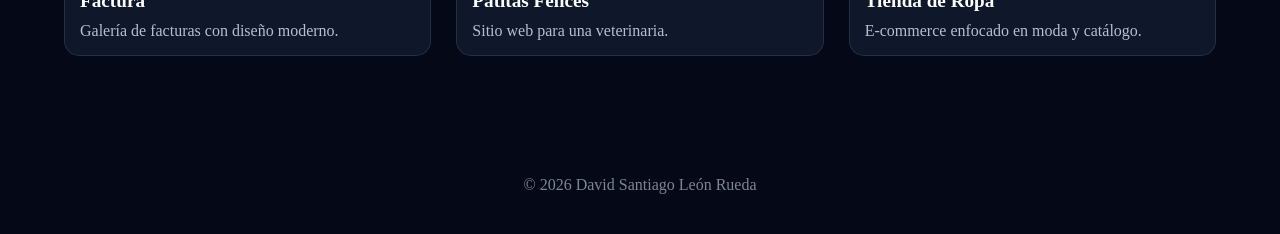
==== commit 7aae5393: "Update index.html" ====
--- a/index.html
+++ b/index.html
@@ -8,72 +8,110 @@
 </head>
 <body>
 
-<div class="stars"></div>
-<div class="stars2"></div>
-<div class="stars3"></div>
+    <!-- FONDO ESPACIAL -->
+    <div class="stars"></div>
+    <div class="stars2"></div>
+    <div class="stars3"></div>
 
-<section id="hero">
-    <span class="badge">Portafolio</span>
-    <h1>David Santiago León Rueda</h1>
-    <p>Desarrollador Web</p>
+    <!-- HERO -->
+    <section id="hero">
 
-    <a href="https://github.com/xLeonGamesX" target="_blank" class="github-btn">
-        GitHub
-    </a>
-</section>
+        <span class="badge">
+            Portafolio
+        </span>
 
-<section id="proyectos">
+        <h1>
+            David Santiago León Rueda
+        </h1>
 
-    <h2>Mis proyectos</h2>
+        <p>
+            Desarrollador Web
+        </p>
 
-    <div class="grid">
+        <a
+            href="https://github.com/xLeonGamesX"
+            target="_blank"
+            class="github-btn"
+        >
+            GitHub
+        </a>
 
-        <article class="card destacado">
-            <a href="./Hoja de vida/index.html">
-                <img src="./imagenes/Hoja_vida.jpg">
-            </a>
-            <div class="contenido"><h3>Hoja de Vida</h3></div>
-        </article>
+    </section>
 
-        <article class="card">
-            <a href="./Ticket de evento/index.html">
-                <img src="./imagenes/Ticket.jpg">
-            </a>
-            <div class="contenido"><h3>Ticket de Evento</h3></div>
-        </article>
+    <!-- PROYECTOS -->
+    <section id="proyectos">
 
-        <article class="card">
-            <a href="./Quien soy/index.html">
-                <img src="./imagenes/quien soy.jpg">
-            </a>
-            <div class="contenido"><h3>¿Quién Soy?</h3></div>
-        </article>
+        <h2>Mis proyectos</h2>
 
-        <article class="card">
-            <a href="./Galeria de facturas/">
-                <img src="./imagenes/Factura.png">
-            </a>
-            <div class="contenido"><h3>Factura</h3></div>
-        </article>
+        <div class="grid">
 
-        <article class="card">
-            <a href="./PatitasFelices/index.html">
-                <img src="./imagenes/log_veterinaria.png">
-            </a>
-            <div class="contenido"><h3>Patitas Felices</h3></div>
-        </article>
+            <article class="card destacado">
+                <a href="./Hoja de vida/index.html">
+                    <img src="./imagenes/Hoja_vida.jpg" alt="Hoja de Vida">
+                </a>
+                <div class="contenido">
+                    <h3>Hoja de Vida</h3>
+                    <p>Diseño profesional de hoja de vida responsive.</p>
+                </div>
+            </article>
 
-        <article class="card">
-            <a href="./Tienda_ropa/index.html">
-                <img src="./imagenes/tienda_ropa.jpg">
-            </a>
-            <div class="contenido"><h3>Tienda de Ropa</h3></div>
-        </article>
+            <article class="card">
+                <a href="./Ticket de evento/index.html">
+                    <img src="./imagenes/Ticket.jpg" alt="Ticket">
+                </a>
+                <div class="contenido">
+                    <h3>Ticket de Evento</h3>
+                    <p>Diseño digital de ticket para eventos.</p>
+                </div>
+            </article>
 
-    </div>
-</section>
+            <article class="card">
+                <a href="./Quien soy/index.html">
+                    <img src="./imagenes/quien soy.jpg" alt="Quién Soy">
+                </a>
+                <div class="contenido">
+                    <h3>¿Quién Soy?</h3>
+                    <p>Página de presentación personal.</p>
+                </div>
+            </article>
 
-<footer>© 2026 David Santiago León Rueda</footer>
+            <article class="card">
+                <a href="./Galeria de facturas/">
+                    <img src="./imagenes/Factura.png" alt="Factura">
+                </a>
+                <div class="contenido">
+                    <h3>Factura</h3>
+                    <p>Galería de facturas con diseño moderno.</p>
+                </div>
+            </article>
+
+            <article class="card">
+                <a href="./PatitasFelices/index.html">
+                    <img src="./imagenes/log_veterinaria.png" alt="Veterinaria">
+                </a>
+                <div class="contenido">
+                    <h3>Patitas Felices</h3>
+                    <p>Sitio web para una veterinaria.</p>
+                </div>
+            </article>
+
+            <article class="card">
+                <a href="./Tienda_ropa/index.html">
+                    <img src="./imagenes/tienda_ropa.jpg" alt="Tienda de Ropa">
+                </a>
+                <div class="contenido">
+                    <h3>Tienda de Ropa</h3>
+                    <p>E-commerce enfocado en moda y catálogo.</p>
+                </div>
+            </article>
+
+        </div>
+
+    </section>
+
+    <footer>
+        © 2026 David Santiago León Rueda
+    </footer>
 
 </body>
 </html>
--- a/style.css
+++ b/style.css
@@ -1,114 +1,51 @@
-/* =========================
-   RESET
-========================= */
-
 *{
     margin:0;
     padding:0;
     box-sizing:border-box;
 }
 
-html{
-    scroll-behavior:smooth;
-}
-
 body{
     background:#050816;
     color:white;
-    font-family:"Segoe UI",sans-serif;
+    font-family:Segoe UI;
     overflow-x:hidden;
-    position:relative;
 }
 
-.stars,
-.stars2,
-.stars3{
+/* ===== ESTRELLAS ===== */
+
+.stars,.stars2,.stars3{
     position:fixed;
     inset:0;
     pointer-events:none;
 }
 
-/* =========================
-   ESTRELLAS LEJANAS (GRANDES SUAVES)
-========================= */
+/* fondo base */
 .stars{
-    background-image:
-        radial-gradient(3px 3px at 10% 20%, #fff, transparent),
-        radial-gradient(2px 2px at 25% 80%, #fff, transparent),
-        radial-gradient(3px 3px at 40% 30%, #fff, transparent),
-        radial-gradient(2px 2px at 70% 60%, #fff, transparent),
-        radial-gradient(3px 3px at 90% 10%, #fff, transparent),
-        radial-gradient(2px 2px at 55% 15%, #fff, transparent),
-        radial-gradient(2px 2px at 35% 50%, #fff, transparent);
-
-    background-size:350px 350px;
-
-    animation:moveStars1 120s linear infinite;
-
-    opacity:.75;
+    background:radial-gradient(circle,rgba(255,255,255,.3) 1px,transparent 1px);
+    background-size:200px 200px;
+    animation:move 120s linear infinite;
 }
 
-/* =========================
-   ESTRELLAS MEDIAS (AZULES MÁS BRILLANTES)
-========================= */
+/* medio */
 .stars2{
-    background-image:
-        radial-gradient(2px 2px at 15% 40%, #58a6ff, transparent),
-        radial-gradient(2px 2px at 55% 70%, #58a6ff, transparent),
-        radial-gradient(2px 2px at 80% 20%, #58a6ff, transparent),
-        radial-gradient(2px 2px at 35% 60%, #58a6ff, transparent),
-        radial-gradient(2px 2px at 75% 50%, #58a6ff, transparent),
-        radial-gradient(2px 2px at 20% 90%, #58a6ff, transparent);
-
-    background-size:450px 450px;
-
-    animation:moveStars2 80s linear infinite reverse;
-
-    opacity:.65;
+    background:radial-gradient(circle,rgba(88,166,255,.3) 1px,transparent 1px);
+    background-size:300px 300px;
+    animation:move 80s linear infinite reverse;
 }
 
-/* =========================
-   ESTRELLAS CERCANAS (GRANDES Y BRILLANTES)
-========================= */
+/* cercano */
 .stars3{
-    background-image:
-        radial-gradient(4px 4px at 20% 50%, #ffffff, transparent),
-        radial-gradient(3px 3px at 60% 20%, #ffffff, transparent),
-        radial-gradient(4px 4px at 85% 75%, #ffffff, transparent),
-        radial-gradient(3px 3px at 30% 85%, #ffffff, transparent),
-        radial-gradient(3px 3px at 45% 35%, #ffffff, transparent);
-
-    background-size:550px 550px;
-
-    animation:moveStars3 50s linear infinite;
-
-    opacity:.55;
-
-    filter:drop-shadow(0 0 6px rgba(255,255,255,.6));
+    background:radial-gradient(circle,rgba(255,255,255,.6) 2px,transparent 2px);
+    background-size:400px 400px;
+    animation:move 50s linear infinite;
 }
 
-/* =========================
-   MOVIMIENTO MÁS FLUIDO
-========================= */
-
-@keyframes moveStars1{
+@keyframes move{
     from{transform:translateY(0);}
-    to{transform:translateY(400px);}
+    to{transform:translateY(500px);}
 }
 
-@keyframes moveStars2{
-    from{transform:translateY(0);}
-    to{transform:translateY(600px);}
-}
-
-@keyframes moveStars3{
-    from{transform:translateY(0);}
-    to{transform:translateY(900px);}
-}
-
-/* =========================
-   HERO
-========================= */
+/* ===== HERO ===== */
 
 #hero{
     min-height:100vh;
@@ -117,142 +54,93 @@
     justify-content:center;
     align-items:center;
     text-align:center;
-    padding:20px;
 }
 
 .badge{
-    padding:30px 55px;
-    border:1px solid rgba(255,255,255,.15);
-    border-radius:999px;
-    color:#9db7ff;
-    margin-bottom:25px;
-    backdrop-filter:blur(10px);
+    padding:15px 40px;
+    border:1px solid rgba(255,255,255,.2);
+    border-radius:50px;
+    margin-bottom:20px;
 }
 
-span{
-    font-size:2.2rem;
-}
-
-#hero h1{
-    font-size:clamp(3rem,8vw,7rem);
-    line-height:1.1;
-    max-width:900px;
+h1{
+    font-size:clamp(2.5rem,6vw,5rem);
     background:linear-gradient(90deg,#fff,#58a6ff);
     -webkit-background-clip:text;
     -webkit-text-fill-color:transparent;
 }
 
-#hero p{
-    margin-top:25px;
-    max-width:700px;
+p{
+    margin-top:10px;
     color:#b6bfd0;
-    font-size:1.2rem;
-    line-height:1.8;
 }
 
 .github-btn{
-    margin-top:35px;
+    margin-top:25px;
+    padding:12px 25px;
+    background:#58a6ff;
+    color:white;
     text-decoration:none;
-    color:white;
-    background:#58a6ff;
-    padding:14px 30px;
-    border-radius:12px;
-    font-weight:600;
-    transition:.3s;
+    border-radius:10px;
 }
 
-.github-btn:hover{
-    transform:translateY(-4px);
-    box-shadow:0 0 25px rgba(88,166,255,.6);
+/* ===== PROYECTOS ===== */
+
+#proyectos{
+    width:90%;
+    margin:auto;
+    padding:80px 0;
 }
 
-/* =========================
-   PROYECTOS
-========================= */
-
-#proyectos{
-    width:min(1200px,90%);
-    margin:auto;
-    padding:100px 0;
-}
-
-#proyectos h2{
+h2{
     text-align:center;
-    font-size:3rem;
-    margin-bottom:60px;
+    font-size:2.5rem;
+    margin-bottom:40px;
 }
 
 .grid{
     display:grid;
-    grid-template-columns:1fr 1fr 1fr;
-    gap:30px;
+    grid-template-columns:repeat(auto-fit,minmax(280px,1fr));
+    gap:25px;
 }
 
+/* CARD EXACTA COMO TU SCREENSHOT */
 .card{
-    background:rgba(16,24,39,.8);
-    border:1px solid rgba(255,255,255,.08);
-    border-radius:20px;
+    background:#0f172a;
+    border:1px solid rgba(255,255,255,.1);
+    border-radius:15px;
     overflow:hidden;
-    backdrop-filter:blur(15px);
-    transition:.4s;
+    transition:.3s;
 }
 
 .card:hover{
-    transform:translateY(-10px);
-    box-shadow:0 20px 40px rgba(0,0,0,.4);
+    transform:translateY(-8px);
 }
 
 .card img{
     width:100%;
-    height:240px;
+    height:200px;
     object-fit:cover;
     display:block;
 }
 
 .contenido{
-    padding:20px;
+    padding:15px;
+    text-align:left;
 }
 
 .contenido h3{
-    margin-bottom:10px;
-    font-size:1.3rem;
+    font-size:1.2rem;
 }
 
-.contenido p{
-    color:#aab3c5;
-    line-height:1.6;
+.destacado{
+    border:1px solid #58a6ff;
 }
 
-/* destacado */
-.destacado{
-    border:1px solid rgba(88,166,255,.4);
-}
-
-/* =========================
-   FOOTER
-========================= */
+/* ===== FOOTER ===== */
 
 footer{
     text-align:center;
     padding:40px;
     color:#7b8596;
 }
-
-/* =========================
-   RESPONSIVE
-========================= */
-
-@media(max-width:768px){
-
-    #hero p{
-        font-size:1rem;
-    }
-
-    #proyectos h2{
-        font-size:2.2rem;
-    }
-
-    .card img{
-        height:200px;
-    }
-}
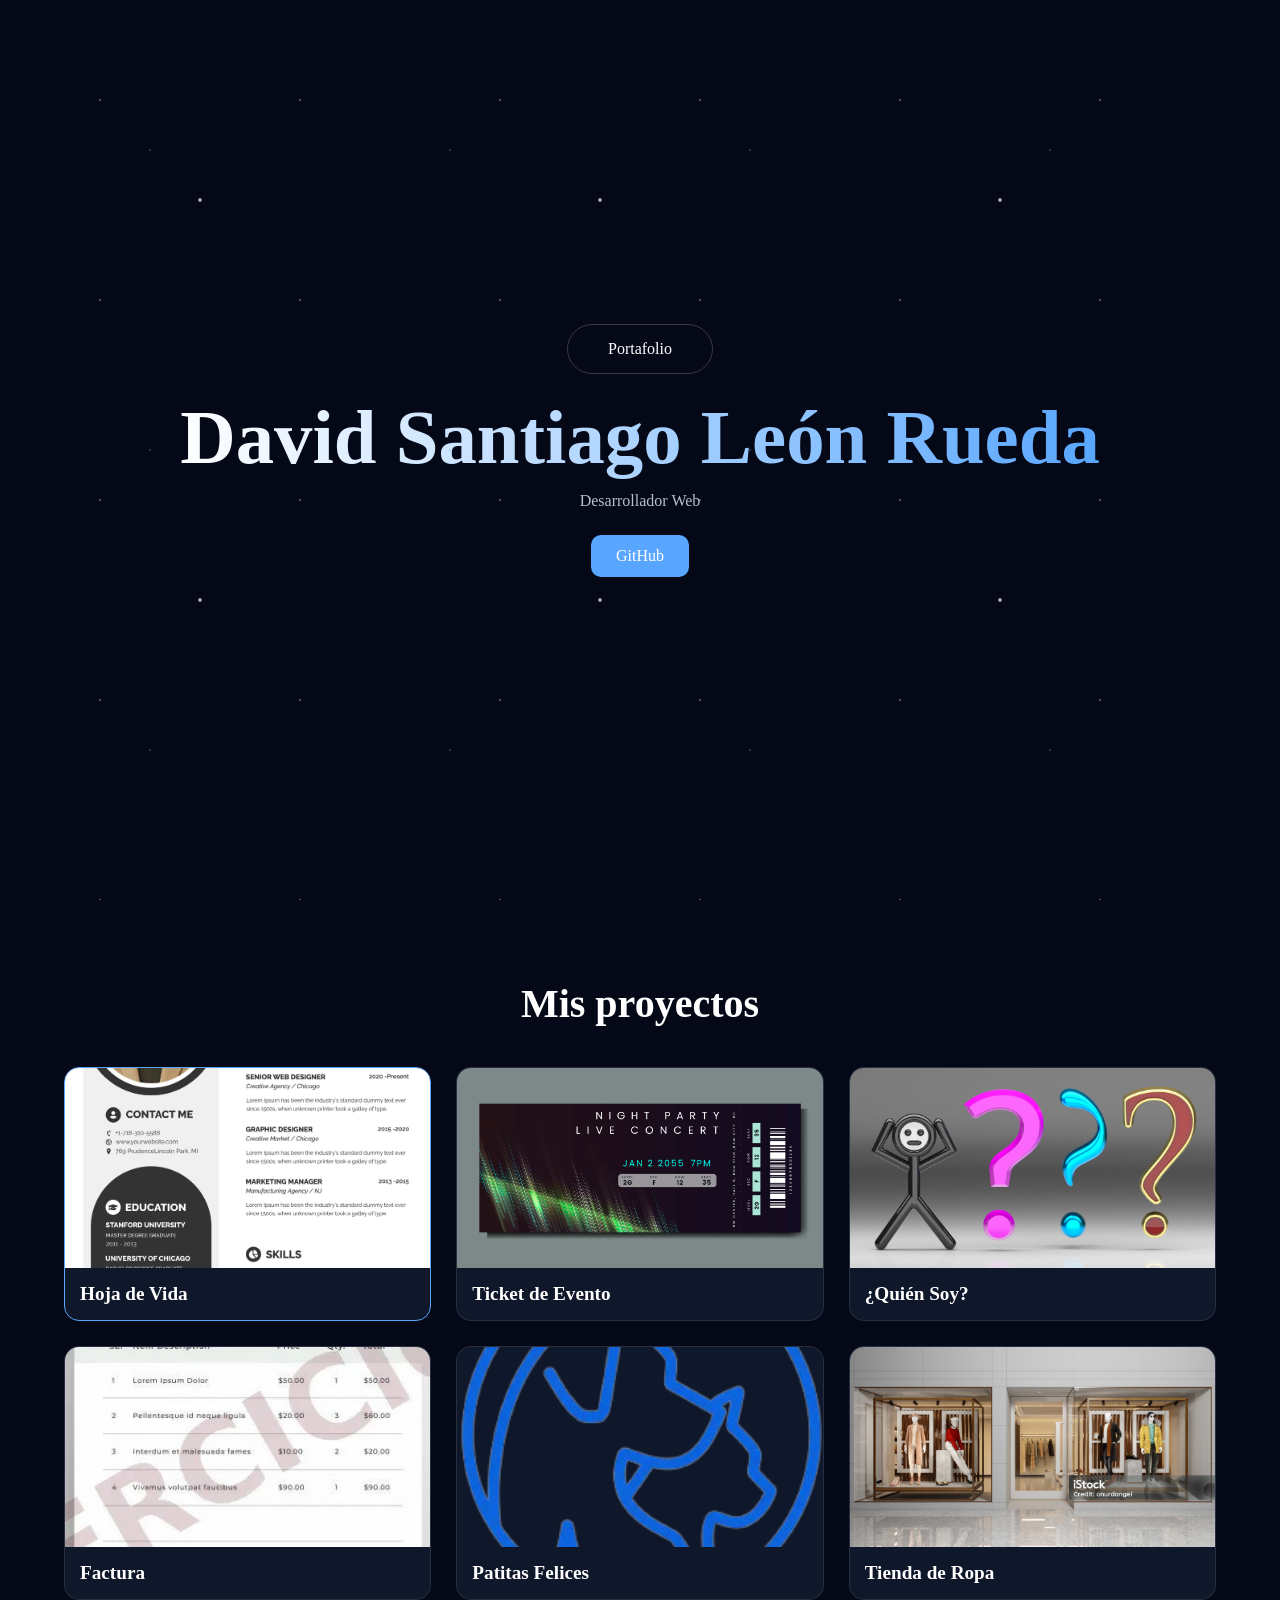
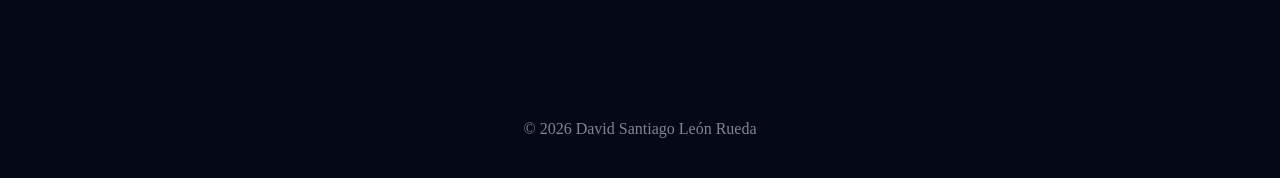
==== commit a3e929df: "Update index.html" ====
--- a/index.html
+++ b/index.html
@@ -51,7 +51,6 @@
                 </a>
                 <div class="contenido">
                     <h3>Hoja de Vida</h3>
-                    <p>Diseño profesional de hoja de vida responsive.</p>
                 </div>
             </article>
 
@@ -61,7 +60,6 @@
                 </a>
                 <div class="contenido">
                     <h3>Ticket de Evento</h3>
-                    <p>Diseño digital de ticket para eventos.</p>
                 </div>
             </article>
 
@@ -71,7 +69,6 @@
                 </a>
                 <div class="contenido">
                     <h3>¿Quién Soy?</h3>
-                    <p>Página de presentación personal.</p>
                 </div>
             </article>
 
@@ -81,7 +78,6 @@
                 </a>
                 <div class="contenido">
                     <h3>Factura</h3>
-                    <p>Galería de facturas con diseño moderno.</p>
                 </div>
             </article>
 
@@ -91,7 +87,6 @@
                 </a>
                 <div class="contenido">
                     <h3>Patitas Felices</h3>
-                    <p>Sitio web para una veterinaria.</p>
                 </div>
             </article>
 
@@ -101,7 +96,6 @@
                 </a>
                 <div class="contenido">
                     <h3>Tienda de Ropa</h3>
-                    <p>E-commerce enfocado en moda y catálogo.</p>
                 </div>
             </article>
 
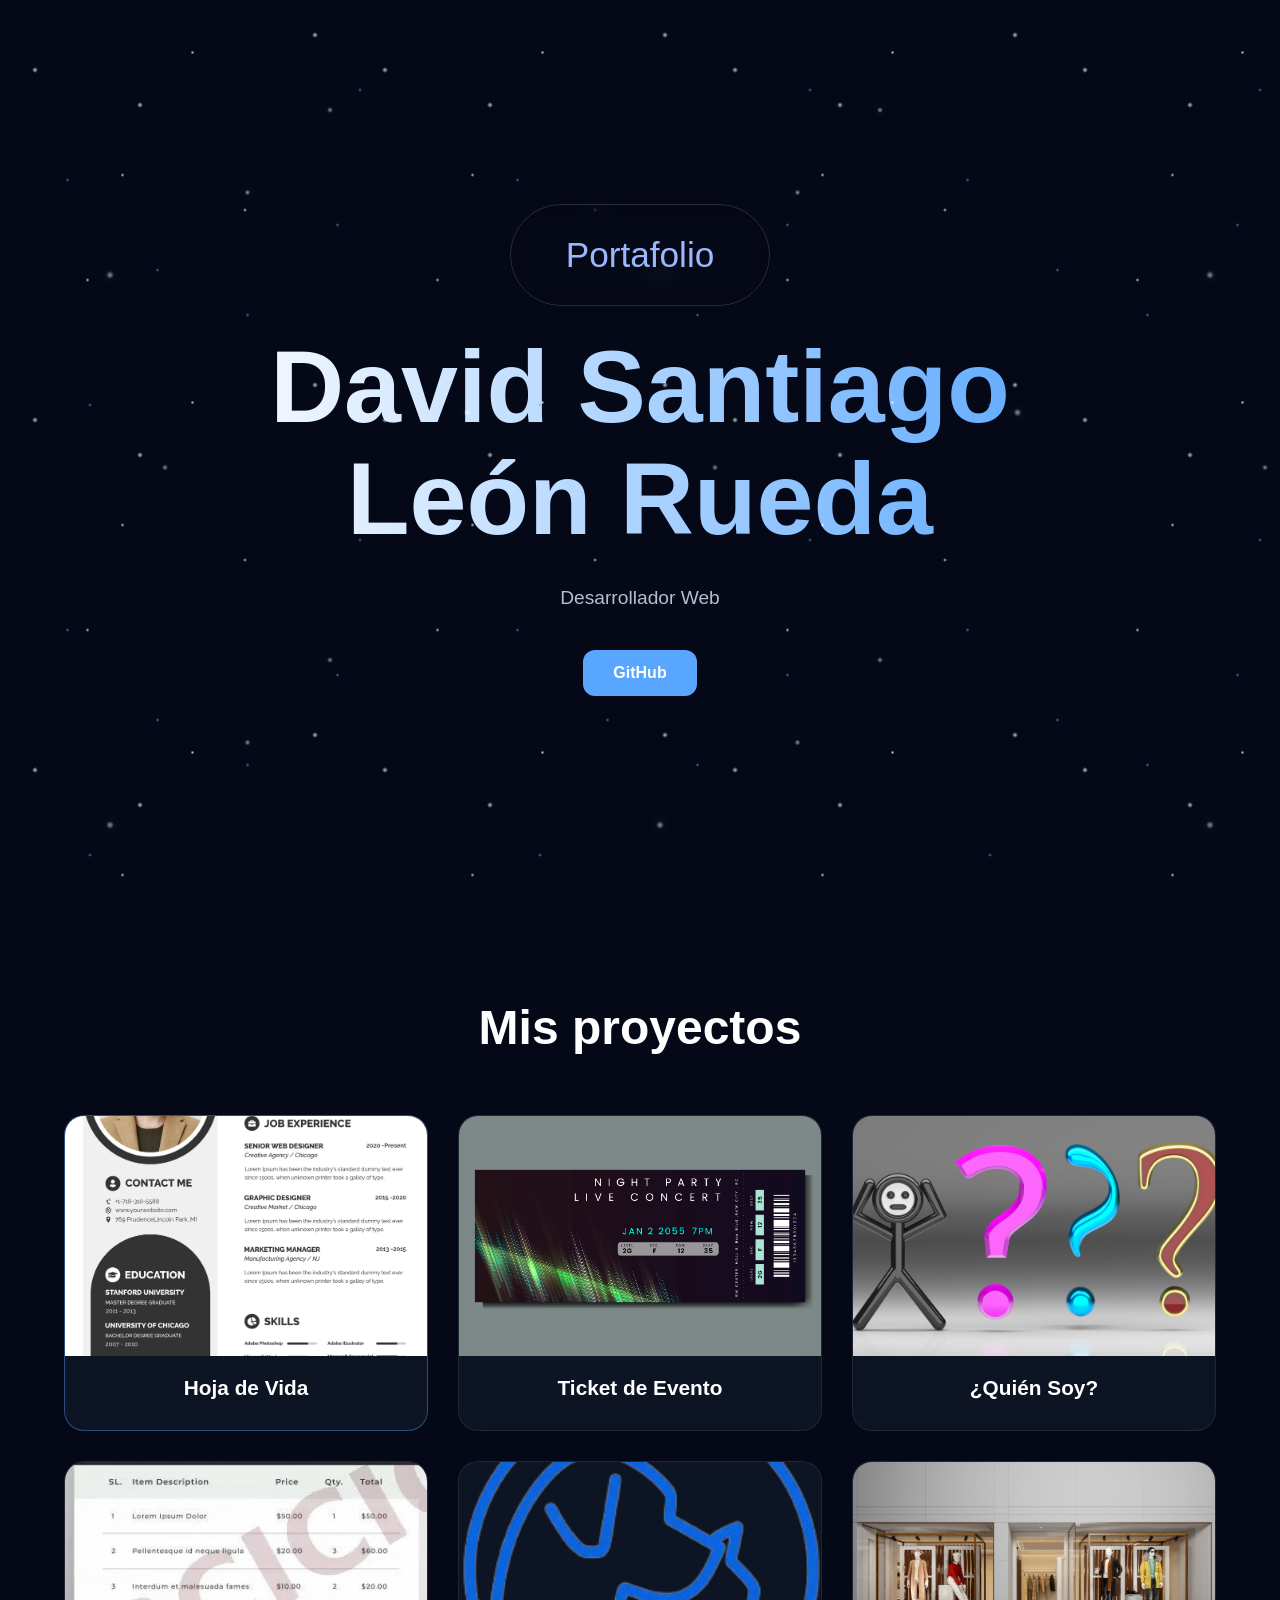
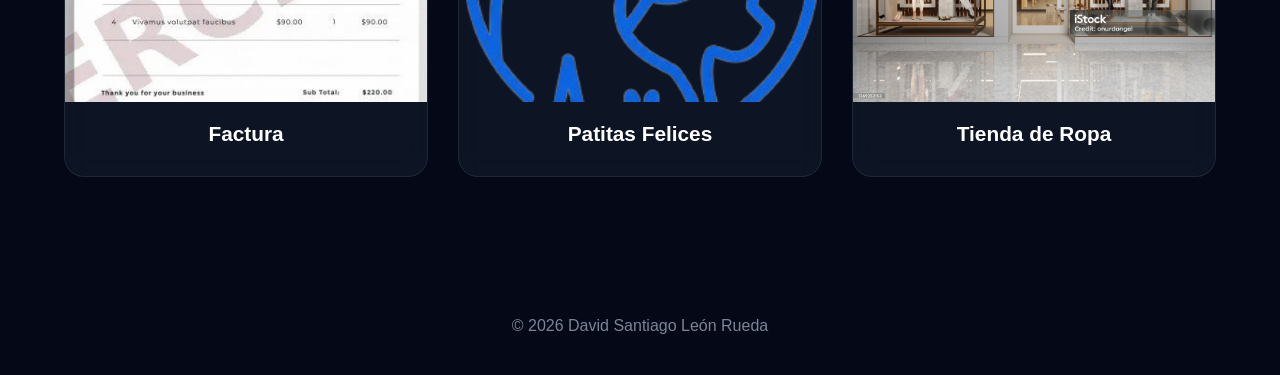
==== commit a2a418f7: "Fix HTML formatting and remove duplicate content" ====
--- a/index.html
+++ b/index.html
@@ -16,23 +16,13 @@
     <!-- HERO -->
     <section id="hero">
 
-        <span class="badge">
-            Portafolio
-        </span>
+        <span class="badge">Portafolio</span>
 
-        <h1>
-            David Santiago León Rueda
-        </h1>
+        <h1>David Santiago León Rueda</h1>
 
-        <p>
-            Desarrollador Web
-        </p>
+        <p>Desarrollador Web</p>
 
-        <a
-            href="https://github.com/xLeonGamesX"
-            target="_blank"
-            class="github-btn"
-        >
+        <a href="https://github.com/xLeonGamesX" target="_blank" class="github-btn">
             GitHub
         </a>
 
--- a/style.css
+++ b/style.css
@@ -1,51 +1,114 @@
+/* =========================
+   RESET
+========================= */
+
 *{
     margin:0;
     padding:0;
     box-sizing:border-box;
 }
 
+html{
+    scroll-behavior:smooth;
+}
+
 body{
     background:#050816;
     color:white;
-    font-family:Segoe UI;
+    font-family:"Segoe UI",sans-serif;
     overflow-x:hidden;
-}
-
-/* ===== ESTRELLAS ===== */
-
-.stars,.stars2,.stars3{
+    position:relative;
+}
+
+.stars,
+.stars2,
+.stars3{
     position:fixed;
     inset:0;
     pointer-events:none;
 }
 
-/* fondo base */
+/* =========================
+   ESTRELLAS LEJANAS (GRANDES SUAVES)
+========================= */
 .stars{
-    background:radial-gradient(circle,rgba(255,255,255,.3) 1px,transparent 1px);
-    background-size:200px 200px;
-    animation:move 120s linear infinite;
-}
-
-/* medio */
+    background-image:
+        radial-gradient(3px 3px at 10% 20%, #fff, transparent),
+        radial-gradient(2px 2px at 25% 80%, #fff, transparent),
+        radial-gradient(3px 3px at 40% 30%, #fff, transparent),
+        radial-gradient(2px 2px at 70% 60%, #fff, transparent),
+        radial-gradient(3px 3px at 90% 10%, #fff, transparent),
+        radial-gradient(2px 2px at 55% 15%, #fff, transparent),
+        radial-gradient(2px 2px at 35% 50%, #fff, transparent);
+
+    background-size:350px 350px;
+
+    animation:moveStars1 120s linear infinite;
+
+    opacity:.75;
+}
+
+/* =========================
+   ESTRELLAS MEDIAS (AZULES MÁS BRILLANTES)
+========================= */
 .stars2{
-    background:radial-gradient(circle,rgba(88,166,255,.3) 1px,transparent 1px);
-    background-size:300px 300px;
-    animation:move 80s linear infinite reverse;
-}
-
-/* cercano */
+    background-image:
+        radial-gradient(2px 2px at 15% 40%, #58a6ff, transparent),
+        radial-gradient(2px 2px at 55% 70%, #58a6ff, transparent),
+        radial-gradient(2px 2px at 80% 20%, #58a6ff, transparent),
+        radial-gradient(2px 2px at 35% 60%, #58a6ff, transparent),
+        radial-gradient(2px 2px at 75% 50%, #58a6ff, transparent),
+        radial-gradient(2px 2px at 20% 90%, #58a6ff, transparent);
+
+    background-size:450px 450px;
+
+    animation:moveStars2 80s linear infinite reverse;
+
+    opacity:.65;
+}
+
+/* =========================
+   ESTRELLAS CERCANAS (GRANDES Y BRILLANTES)
+========================= */
 .stars3{
-    background:radial-gradient(circle,rgba(255,255,255,.6) 2px,transparent 2px);
-    background-size:400px 400px;
-    animation:move 50s linear infinite;
-}
-
-@keyframes move{
+    background-image:
+        radial-gradient(4px 4px at 20% 50%, #ffffff, transparent),
+        radial-gradient(3px 3px at 60% 20%, #ffffff, transparent),
+        radial-gradient(4px 4px at 85% 75%, #ffffff, transparent),
+        radial-gradient(3px 3px at 30% 85%, #ffffff, transparent),
+        radial-gradient(3px 3px at 45% 35%, #ffffff, transparent);
+
+    background-size:550px 550px;
+
+    animation:moveStars3 50s linear infinite;
+
+    opacity:.55;
+
+    filter:drop-shadow(0 0 6px rgba(255,255,255,.6));
+}
+
+/* =========================
+   MOVIMIENTO MÁS FLUIDO
+========================= */
+
+@keyframes moveStars1{
     from{transform:translateY(0);}
-    to{transform:translateY(500px);}
-}
-
-/* ===== HERO ===== */
+    to{transform:translateY(400px);}
+}
+
+@keyframes moveStars2{
+    from{transform:translateY(0);}
+    to{transform:translateY(600px);}
+}
+
+@keyframes moveStars3{
+    from{transform:translateY(0);}
+    to{transform:translateY(900px);}
+}
+
+/* =========================
+   HERO
+========================= */
 
 #hero{
     min-height:100vh;
@@ -54,93 +117,139 @@
     justify-content:center;
     align-items:center;
     text-align:center;
+    padding:20px;
 }
 
 .badge{
-    padding:15px 40px;
-    border:1px solid rgba(255,255,255,.2);
-    border-radius:50px;
-    margin-bottom:20px;
-}
-
-h1{
-    font-size:clamp(2.5rem,6vw,5rem);
+    padding:30px 55px;
+    border:1px solid rgba(255,255,255,.15);
+    border-radius:999px;
+    color:#9db7ff;
+    margin-bottom:25px;
+    backdrop-filter:blur(10px);
+}
+
+span{
+    font-size:2.2rem;
+}
+
+#hero h1{
+    font-size:clamp(3rem,8vw,7rem);
+    line-height:1.1;
+    max-width:900px;
     background:linear-gradient(90deg,#fff,#58a6ff);
     -webkit-background-clip:text;
     -webkit-text-fill-color:transparent;
 }
 
-p{
-    margin-top:10px;
+#hero p{
+    margin-top:25px;
+    max-width:700px;
     color:#b6bfd0;
+    font-size:1.2rem;
+    line-height:1.8;
 }
 
 .github-btn{
-    margin-top:25px;
-    padding:12px 25px;
+    margin-top:35px;
+    text-decoration:none;
+    color:white;
     background:#58a6ff;
-    color:white;
-    text-decoration:none;
-    border-radius:10px;
-}
-
-/* ===== PROYECTOS ===== */
+    padding:14px 30px;
+    border-radius:12px;
+    font-weight:600;
+    transition:.3s;
+}
+
+.github-btn:hover{
+    transform:translateY(-4px);
+    box-shadow:0 0 25px rgba(88,166,255,.6);
+}
+
+/* =========================
+   PROYECTOS
+========================= */
 
 #proyectos{
-    width:90%;
+    width:min(1200px,90%);
     margin:auto;
-    padding:80px 0;
-}
-
-h2{
+    padding:100px 0;
+}
+
+#proyectos h2{
     text-align:center;
-    font-size:2.5rem;
-    margin-bottom:40px;
+    font-size:3rem;
+    margin-bottom:60px;
 }
 
 .grid{
     display:grid;
-    grid-template-columns:repeat(auto-fit,minmax(280px,1fr));
-    gap:25px;
-}
-
-/* CARD EXACTA COMO TU SCREENSHOT */
+    grid-template-columns:1fr 1fr 1fr;
+    gap:30px;
+}
+
 .card{
-    background:#0f172a;
-    border:1px solid rgba(255,255,255,.1);
-    border-radius:15px;
+    background:rgba(16,24,39,.8);
+    border:1px solid rgba(255,255,255,.08);
+    border-radius:20px;
     overflow:hidden;
-    transition:.3s;
+    backdrop-filter:blur(15px);
+    transition:.4s;
 }
 
 .card:hover{
-    transform:translateY(-8px);
+    transform:translateY(-10px);
+    box-shadow:0 20px 40px rgba(0,0,0,.4);
 }
 
 .card img{
     width:100%;
-    height:200px;
+    height:240px;
     object-fit:cover;
     display:block;
 }
 
 .contenido{
-    padding:15px;
-    text-align:left;
+    padding:20px;
 }
 
 .contenido h3{
-    font-size:1.2rem;
-}
-
+    text-align: center;
+    margin-bottom:10px;
+    font-size:1.3rem;
+}
+
+
+/* destacado */
 .destacado{
-    border:1px solid #58a6ff;
-}
-
-/* ===== FOOTER ===== */
+    border:1px solid rgba(88,166,255,.4);
+}
+
+/* =========================
+   FOOTER
+========================= */
 
 footer{
     text-align:center;
     padding:40px;
     color:#7b8596;
 }
+
+/* =========================
+   RESPONSIVE
+========================= */
+
+@media(max-width:768px){
+
+    #hero p{
+        font-size:1rem;
+    }
+
+    #proyectos h2{
+        font-size:2.2rem;
+    }
+
+    .card img{
+        height:200px;
+    }
+}
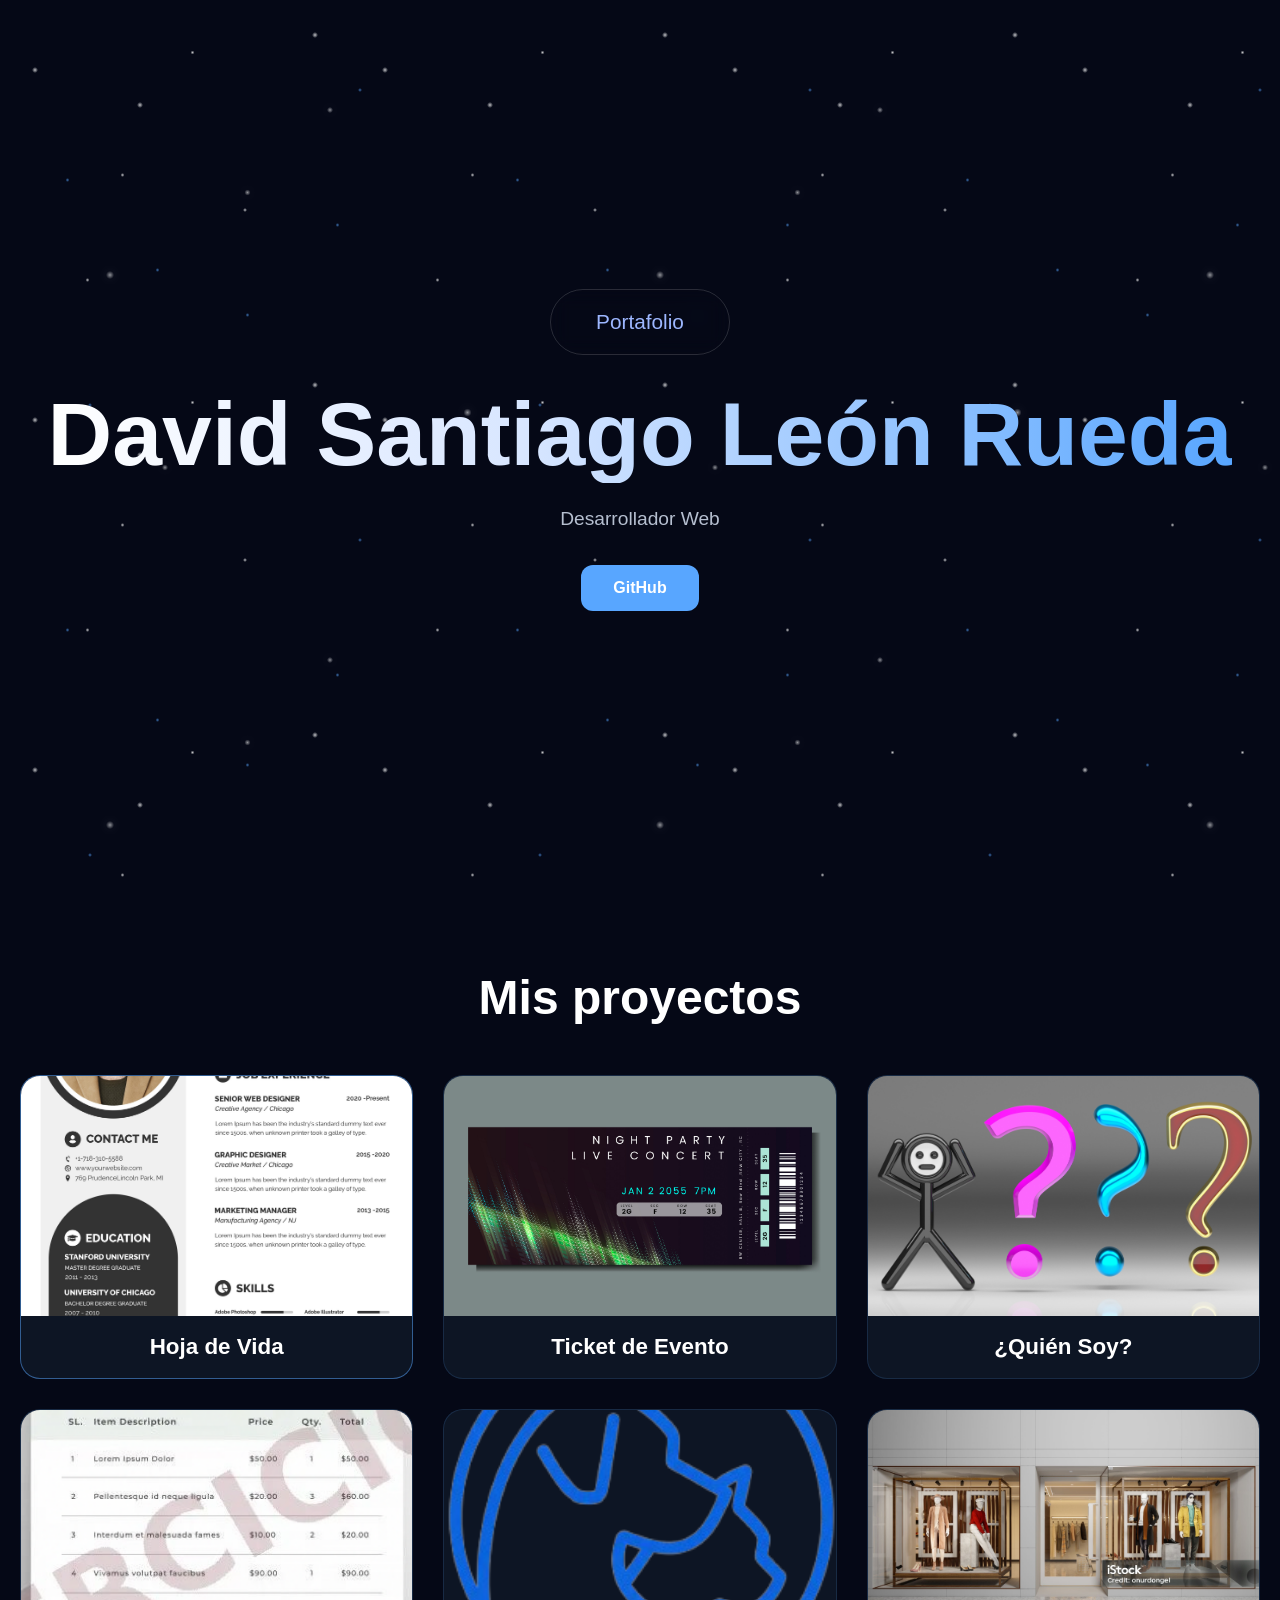
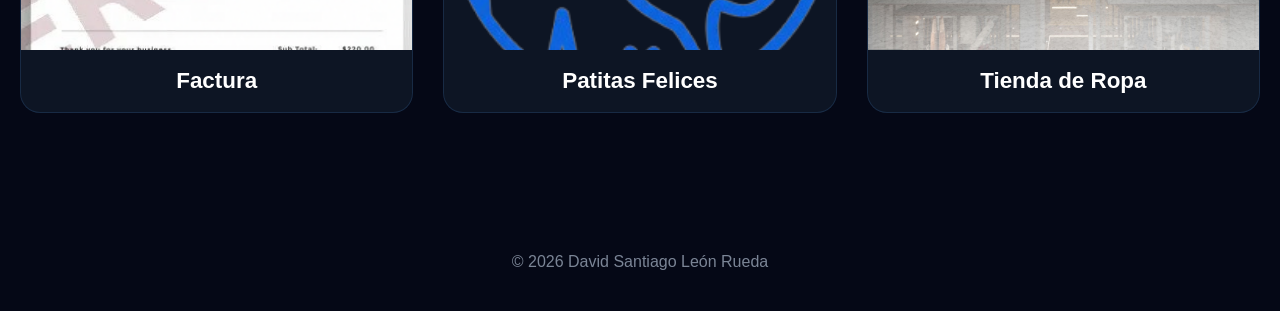
==== commit 3f1082f7: "Update index.html" ====
--- a/index.html
+++ b/index.html
@@ -16,13 +16,23 @@
     <!-- HERO -->
     <section id="hero">
 
-        <span class="badge">Portafolio</span>
+        <span class="badge">
+            Portafolio
+        </span>
 
-        <h1>David Santiago León Rueda</h1>
+        <h1>
+            David Santiago León Rueda
+        </h1>
 
-        <p>Desarrollador Web</p>
+        <p>
+            Desarrollador Web
+        </p>
 
-        <a href="https://github.com/xLeonGamesX" target="_blank" class="github-btn">
+        <a
+            href="https://github.com/xLeonGamesX"
+            target="_blank"
+            class="github-btn"
+        >
             GitHub
         </a>
 
@@ -37,7 +47,9 @@
 
             <article class="card destacado">
                 <a href="./Hoja de vida/index.html">
-                    <img src="./imagenes/Hoja_vida.jpg" alt="Hoja de Vida">
+                    <div class="img-container">
+                        <img src="./imagenes/Hoja_vida.jpg" alt="Hoja de Vida">
+                    </div>
                 </a>
                 <div class="contenido">
                     <h3>Hoja de Vida</h3>
@@ -46,7 +58,9 @@
 
             <article class="card">
                 <a href="./Ticket de evento/index.html">
-                    <img src="./imagenes/Ticket.jpg" alt="Ticket">
+                    <div class="img-container">
+                        <img src="./imagenes/Ticket.jpg" alt="Ticket">
+                    </div>
                 </a>
                 <div class="contenido">
                     <h3>Ticket de Evento</h3>
@@ -55,7 +69,9 @@
 
             <article class="card">
                 <a href="./Quien soy/index.html">
-                    <img src="./imagenes/quien soy.jpg" alt="Quién Soy">
+                    <div class="img-container">
+                        <img src="./imagenes/quien soy.jpg" alt="Quién Soy">
+                    </div>
                 </a>
                 <div class="contenido">
                     <h3>¿Quién Soy?</h3>
@@ -63,8 +79,10 @@
             </article>
 
             <article class="card">
-                <a href="./Galeria de facturas/">
-                    <img src="./imagenes/Factura.png" alt="Factura">
+                <a href="./Galeria de facturas/index.html">
+                    <div class="img-container">
+                        <img src="./imagenes/Factura.png" alt="Factura">
+                    </div>
                 </a>
                 <div class="contenido">
                     <h3>Factura</h3>
@@ -73,7 +91,9 @@
 
             <article class="card">
                 <a href="./PatitasFelices/index.html">
-                    <img src="./imagenes/log_veterinaria.png" alt="Veterinaria">
+                    <div class="img-container">
+                        <img src="./imagenes/log_veterinaria.png" alt="Veterinaria">
+                    </div>
                 </a>
                 <div class="contenido">
                     <h3>Patitas Felices</h3>
@@ -82,7 +102,9 @@
 
             <article class="card">
                 <a href="./Tienda_ropa/index.html">
-                    <img src="./imagenes/tienda_ropa.jpg" alt="Tienda de Ropa">
+                    <div class="img-container">
+                        <img src="./imagenes/tienda_ropa.jpg" alt="Tienda de Ropa">
+                    </div>
                 </a>
                 <div class="contenido">
                     <h3>Tienda de Ropa</h3>
--- a/style.css
+++ b/style.css
@@ -20,17 +20,19 @@
     position:relative;
 }
 
+/* =========================
+   FONDO ESTRELLAS
+========================= */
+
 .stars,
 .stars2,
 .stars3{
     position:fixed;
     inset:0;
     pointer-events:none;
-}
-
-/* =========================
-   ESTRELLAS LEJANAS (GRANDES SUAVES)
-========================= */
+    z-index:-1;
+}
+
 .stars{
     background-image:
         radial-gradient(3px 3px at 10% 20%, #fff, transparent),
@@ -42,15 +44,10 @@
         radial-gradient(2px 2px at 35% 50%, #fff, transparent);
 
     background-size:350px 350px;
-
     animation:moveStars1 120s linear infinite;
-
     opacity:.75;
 }
 
-/* =========================
-   ESTRELLAS MEDIAS (AZULES MÁS BRILLANTES)
-========================= */
 .stars2{
     background-image:
         radial-gradient(2px 2px at 15% 40%, #58a6ff, transparent),
@@ -61,15 +58,10 @@
         radial-gradient(2px 2px at 20% 90%, #58a6ff, transparent);
 
     background-size:450px 450px;
-
     animation:moveStars2 80s linear infinite reverse;
-
     opacity:.65;
 }
 
-/* =========================
-   ESTRELLAS CERCANAS (GRANDES Y BRILLANTES)
-========================= */
 .stars3{
     background-image:
         radial-gradient(4px 4px at 20% 50%, #ffffff, transparent),
@@ -79,17 +71,10 @@
         radial-gradient(3px 3px at 45% 35%, #ffffff, transparent);
 
     background-size:550px 550px;
-
     animation:moveStars3 50s linear infinite;
-
     opacity:.55;
-
     filter:drop-shadow(0 0 6px rgba(255,255,255,.6));
 }
-
-/* =========================
-   MOVIMIENTO MÁS FLUIDO
-========================= */
 
 @keyframes moveStars1{
     from{transform:translateY(0);}
@@ -121,33 +106,35 @@
 }
 
 .badge{
-    padding:30px 55px;
+    padding:20px 45px;
     border:1px solid rgba(255,255,255,.15);
     border-radius:999px;
     color:#9db7ff;
-    margin-bottom:25px;
+    margin-bottom:30px;
     backdrop-filter:blur(10px);
-}
-
-span{
-    font-size:2.2rem;
+    font-size:1.3rem;
 }
 
 #hero h1{
-    font-size:clamp(3rem,8vw,7rem);
+    font-size:clamp(3rem,7vw,6.5rem);
     line-height:1.1;
-    max-width:900px;
-    background:linear-gradient(90deg,#fff,#58a6ff);
+    max-width:1200px;
+
+    background:linear-gradient(
+        90deg,
+        #ffffff 0%,
+        #d8e6ff 40%,
+        #58a6ff 100%
+    );
+
     -webkit-background-clip:text;
     -webkit-text-fill-color:transparent;
 }
 
 #hero p{
     margin-top:25px;
-    max-width:700px;
     color:#b6bfd0;
     font-size:1.2rem;
-    line-height:1.8;
 }
 
 .github-btn{
@@ -155,7 +142,7 @@
     text-decoration:none;
     color:white;
     background:#58a6ff;
-    padding:14px 30px;
+    padding:14px 32px;
     border-radius:12px;
     font-weight:600;
     transition:.3s;
@@ -171,35 +158,38 @@
 ========================= */
 
 #proyectos{
-    width:min(1200px,90%);
-    margin:auto;
-    padding:100px 0;
+    max-width:1300px;
+    margin:0 auto;
+    padding:70px 20px 100px;
 }
 
 #proyectos h2{
     text-align:center;
     font-size:3rem;
-    margin-bottom:60px;
-}
+    margin-bottom:50px;
+}
+
+/* AQUÍ ESTABA EL PROBLEMA */
 
 .grid{
     display:grid;
-    grid-template-columns:1fr 1fr 1fr;
+    grid-template-columns:repeat(3, 1fr);
     gap:30px;
 }
 
 .card{
-    background:rgba(16,24,39,.8);
-    border:1px solid rgba(255,255,255,.08);
+    background:rgba(16,24,39,.85);
+    border:1px solid rgba(88,166,255,.15);
     border-radius:20px;
     overflow:hidden;
     backdrop-filter:blur(15px);
-    transition:.4s;
+    transition:.35s;
 }
 
 .card:hover{
-    transform:translateY(-10px);
+    transform:translateY(-8px);
     box-shadow:0 20px 40px rgba(0,0,0,.4);
+    border-color:rgba(88,166,255,.5);
 }
 
 .card img{
@@ -210,19 +200,16 @@
 }
 
 .contenido{
-    padding:20px;
+    padding:18px;
 }
 
 .contenido h3{
-    text-align: center;
-    margin-bottom:10px;
-    font-size:1.3rem;
-}
-
-
-/* destacado */
+    text-align:center;
+    font-size:1.4rem;
+}
+
 .destacado{
-    border:1px solid rgba(88,166,255,.4);
+    border-color:rgba(88,166,255,.5);
 }
 
 /* =========================
@@ -239,17 +226,39 @@
    RESPONSIVE
 ========================= */
 
-@media(max-width:768px){
+@media (max-width:1024px){
+
+    .grid{
+        grid-template-columns:repeat(2,1fr);
+    }
+
+}
+
+@media (max-width:768px){
+
+    #hero h1{
+        font-size:3rem;
+    }
 
     #hero p{
         font-size:1rem;
     }
 
+    .badge{
+        font-size:1rem;
+        padding:15px 30px;
+    }
+
     #proyectos h2{
         font-size:2.2rem;
     }
 
+    .grid{
+        grid-template-columns:1fr;
+    }
+
     .card img{
         height:200px;
     }
-}
+
+}
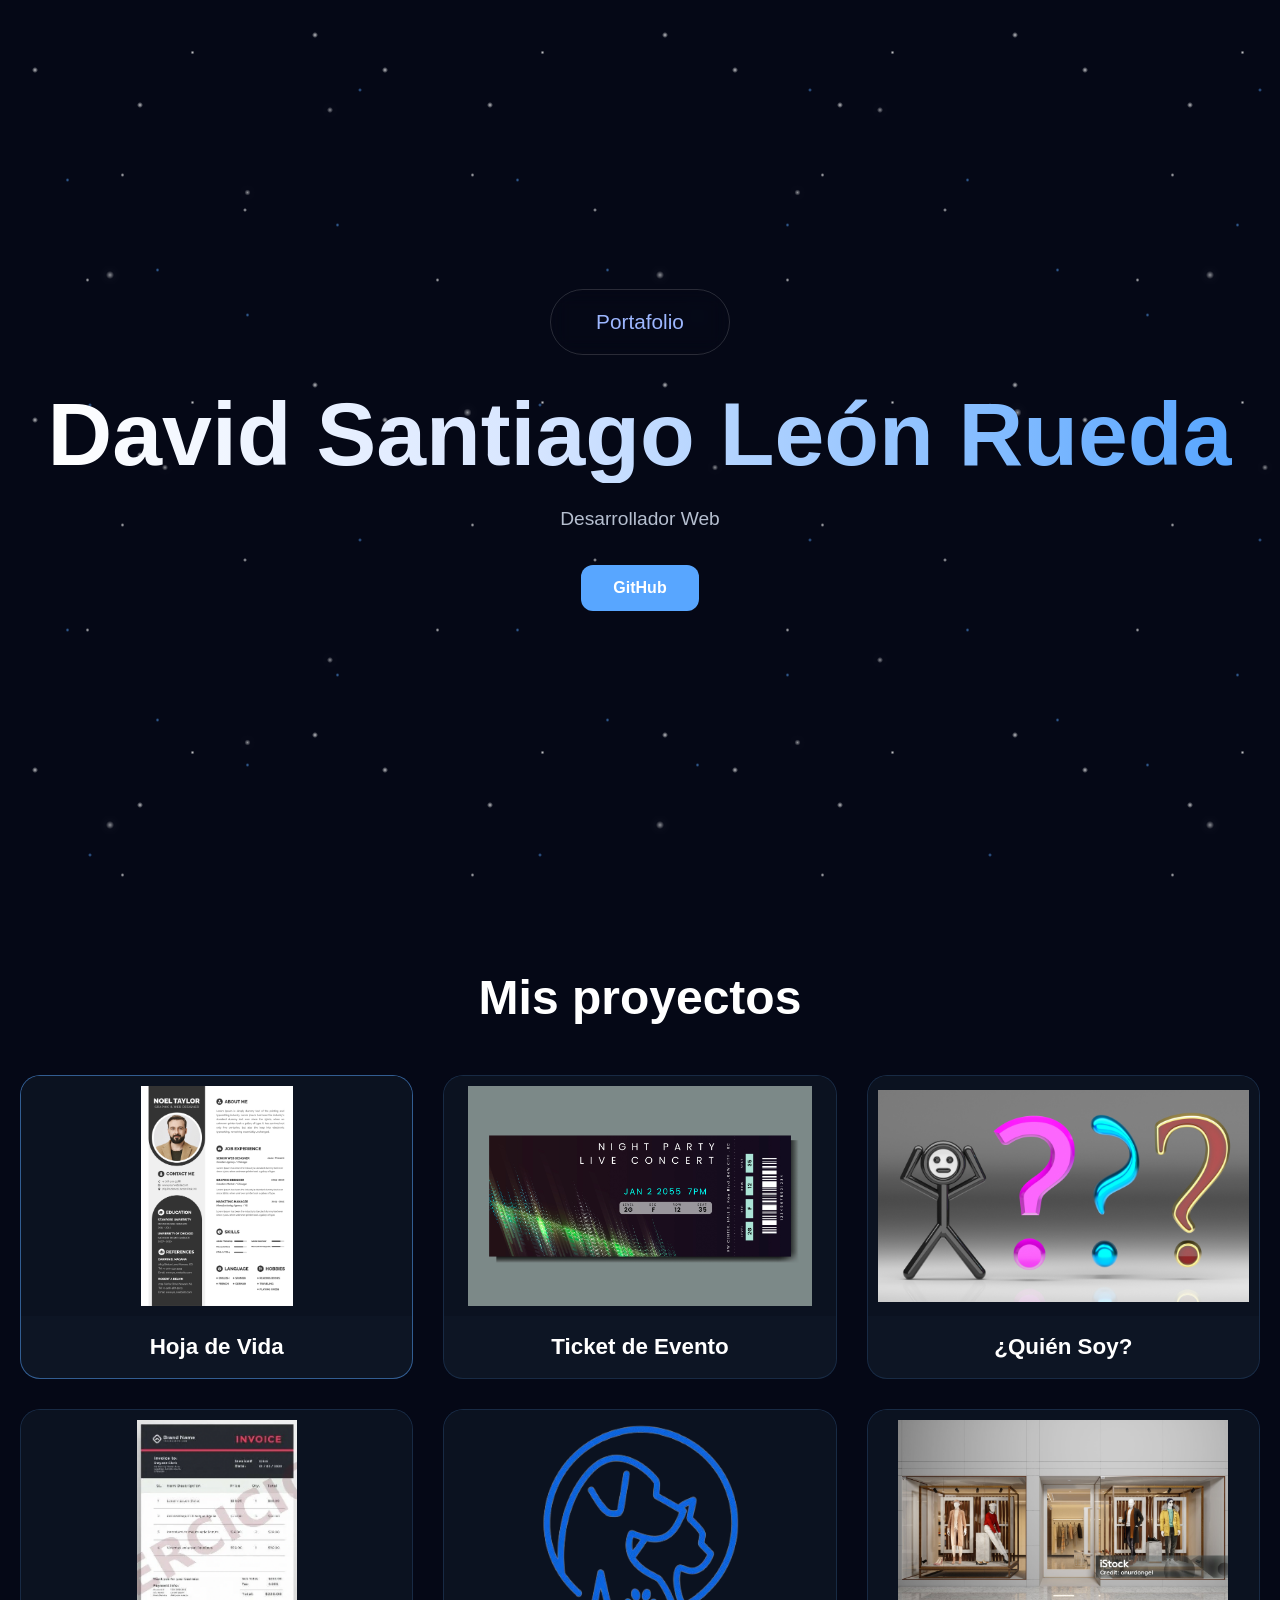
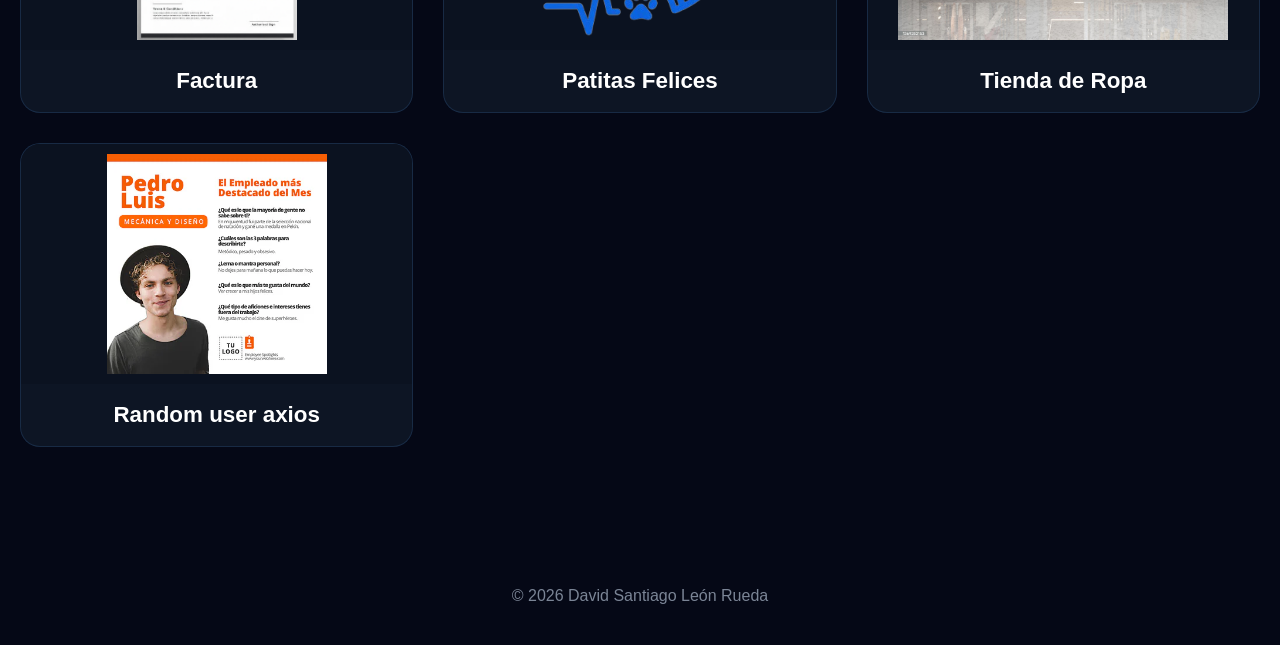
==== commit 98d15d31: "Update index.html" ====
--- a/index.html
+++ b/index.html
@@ -111,6 +111,17 @@
                 </div>
             </article>
 
+            <article class="card">
+                <a href="./RandomUserAxios/index.html">
+                    <div class="img-container">
+                        <img src="./imagenes/TarjetaPresentacion.JPG" alt="Random user ">
+                    </div>
+                </a>
+                <div class="contenido">
+                    <h3>Random user axios</h3>
+                </div>
+            </article>
+
         </div>
 
     </section>
--- a/style.css
+++ b/style.css
@@ -184,6 +184,8 @@
     overflow:hidden;
     backdrop-filter:blur(15px);
     transition:.35s;
+    display:flex;
+    flex-direction:column;
 }
 
 .card:hover{
@@ -192,10 +194,23 @@
     border-color:rgba(88,166,255,.5);
 }
 
-.card img{
-    width:100%;
+/* CONTENEDOR DE IMAGEN */
+
+.img-container{
     height:240px;
-    object-fit:cover;
+    display:flex;
+    align-items:center;
+    justify-content:center;
+    padding:10px;
+    background:#0b1220;
+}
+
+.img-container img{
+    max-width:100%;
+    max-height:100%;
+    width:auto;
+    height:auto;
+    object-fit:contain;
     display:block;
 }
 
